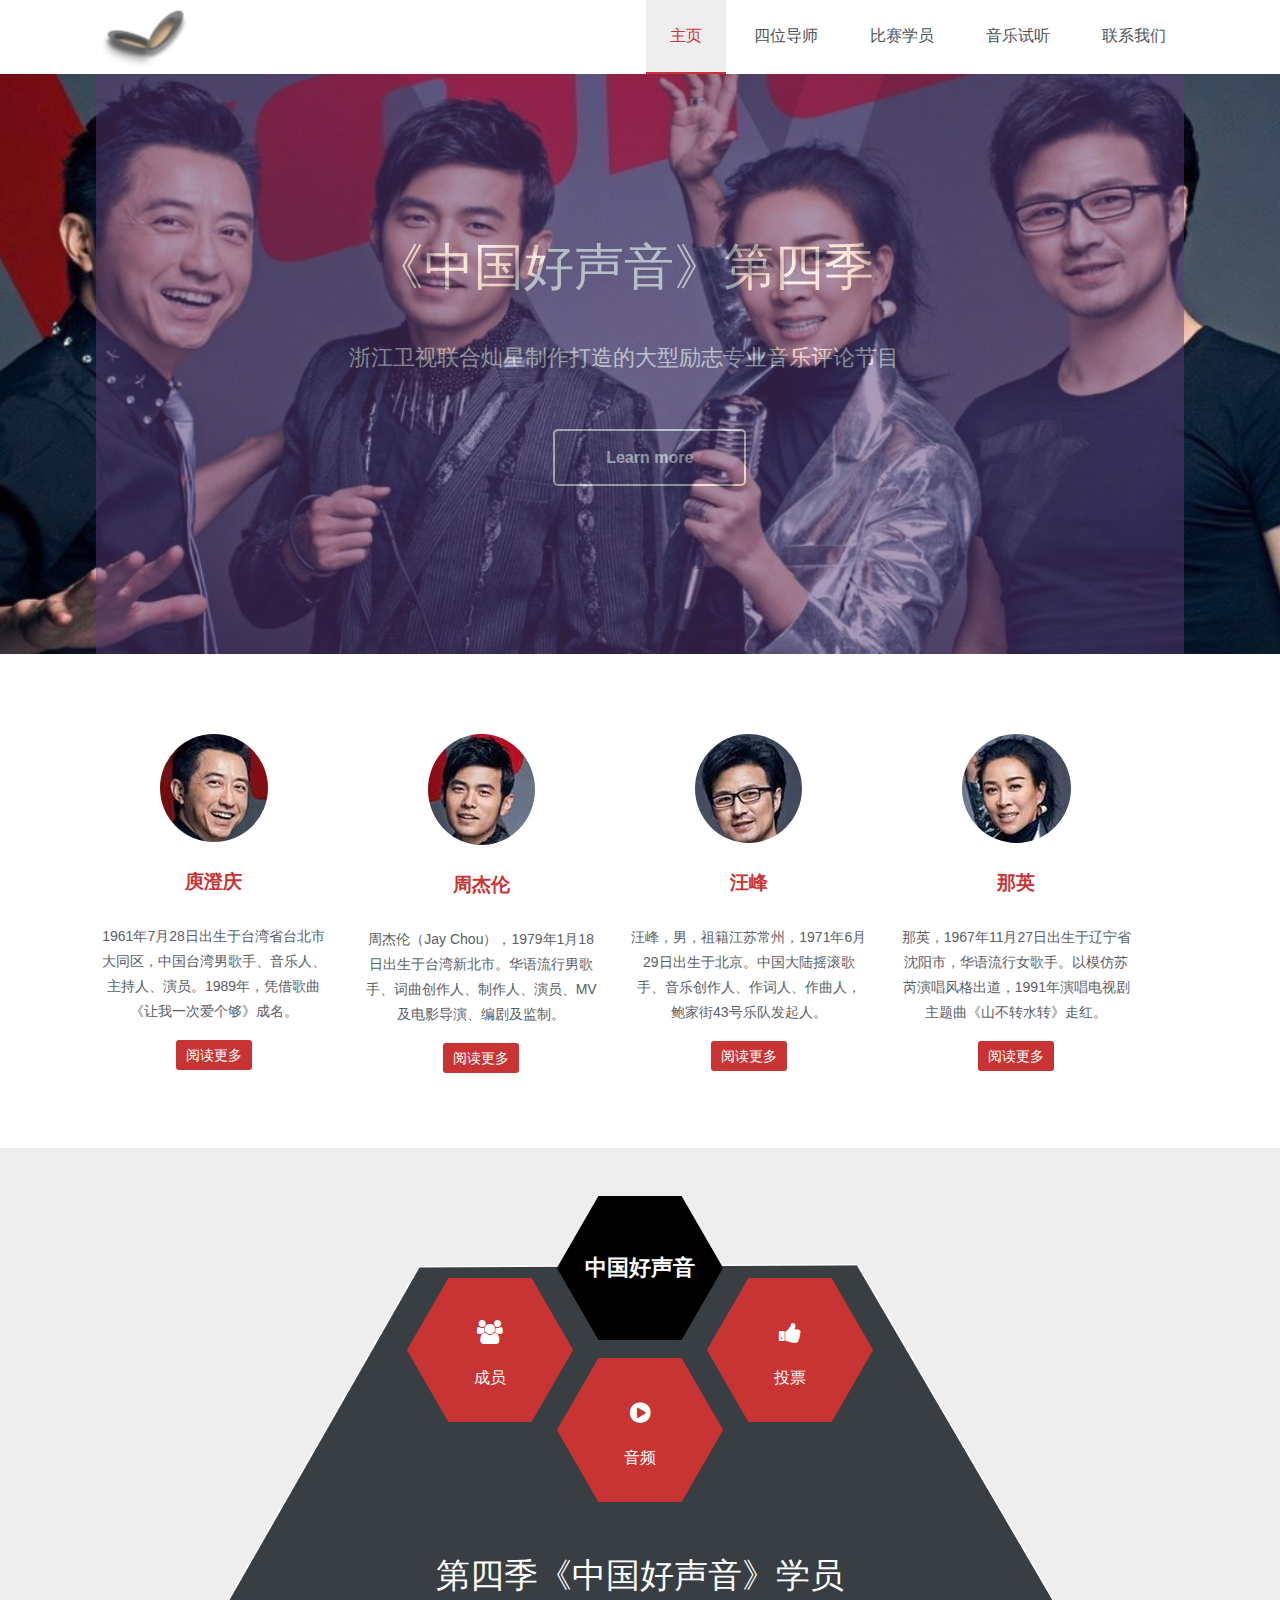
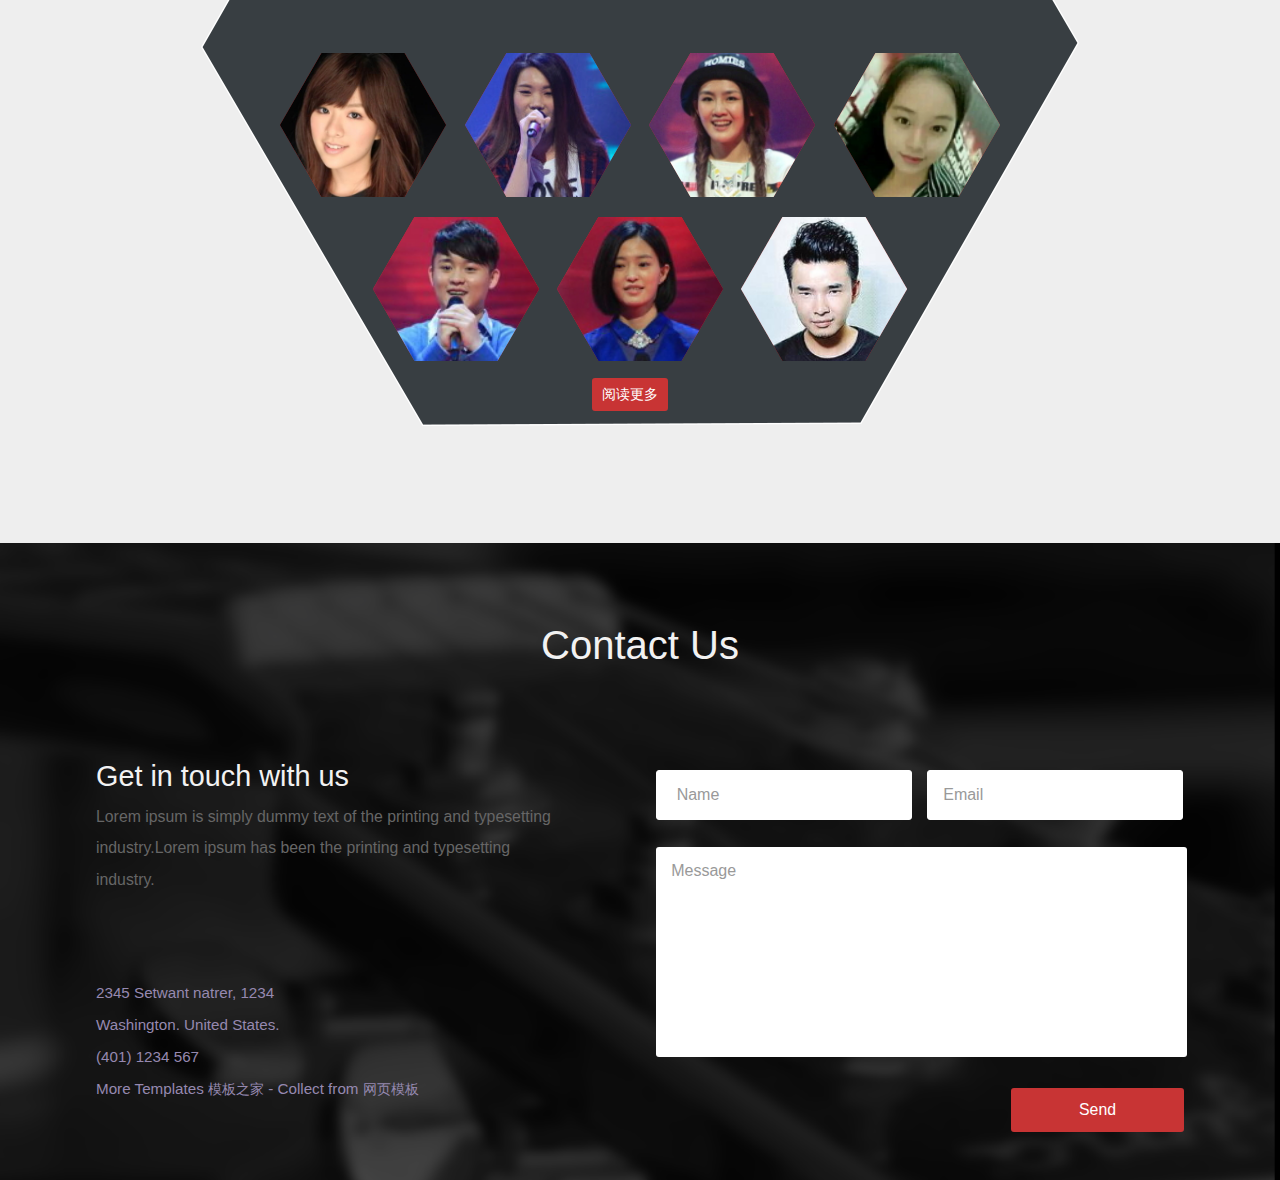
==== index.html @ 71bcd035 "首页" ====
<!DOCTYPE HTML>
<html>
<head>
<title>比赛</title>
<meta http-equiv="Content-Type" content="text/html; charset=utf-8" />
<meta name="viewport" content="width=device-width, initial-scale=1, maximum-scale=1">
<!-- <link href='http://fonts.useso.com/css?family=Open+Sans:400,600' rel='stylesheet' type='text/css'> -->
<link href="css/style.css" rel="stylesheet" type="text/css" media="all" />
<link rel="stylesheet" type="text/css" href="css/magnific-popup.css">
<link rel="stylesheet" type="text/css" href="css/font-awesome.min.css" >
<script src="js/jquery.min.js"></script>
</head>
<body>
<!-- start header -->
<div class="header_bg">
	<div class="wrap">
		<div id="content">
	      <header id="topnav">
	        <nav>
	        		 <ul>
						<li class="active"><a class="scroll" href="#home">主页</a></li>
						<li><a class="scroll"href="#service">四位导师</a></li>
						<li><a class="scroll" href="#portfolio">比赛学员</a></li>
						<li><a class="scroll" href="#portfolio">音乐试听</a></li>
						<li><a class="scroll" href="#contact">联系我们</a></li>
						<div class="clear"> </div>
					</ul>
	        </nav>
	         <div class="logo"><a href="index.html"><img src="images/logo.png" style="width:90px;height:64px;"></a></div>
	        <a href="#" id="navbtn">Nav Menu</a>
	        <div class="clear"> </div>
	      </header><!-- @end #topnav -->
	      <script type="text/javascript"  src="js/menu.js"></script>
	    </div>
	</div>
</div>
<!--start-slider---->
<div class="slider" id="home"> 
				<div class="wrap">
				<!--start-da-slider-->
				<div id="da-slider" class="da-slider">
				<div class="da-slide">
					<h2>《中国好声音》第四季</h2>
					<p>浙江卫视联合灿星制作打造的大型励志专业音乐评论节目</p>
					<a href="#" class="da-link">Learn more</a>
				</div>
				<div class="da-slide">
					<h2>本届仍延续前三季的制作模式</h2>
					<p>由导师分班、导师考核、终极考核、巅峰之夜四部分组成</p>
					<a href="#" class="da-link">Learn more</a>
				</div>
				<div class="da-slide">
					<h2>爆炸式的声音，点燃你的激情</h2>
					<p>2015年7月17日晚21:10，敬请期待！</p>
					<a href="#" class="da-link">Learn more</a>
				</div>
				<nav class="da-arrows">
					<span class="da-arrows-prev"></span>
					<span class="da-arrows-next"></span>
				</nav>
			</div>
			<link rel="stylesheet" type="text/css" href="css/slider.css" />
			<script type="text/javascript" src="js/modernizr.custom.28468.js"></script>
			<script type="text/javascript" src="js/jquery.cslider.js"></script>
			<script type="text/javascript">
				$(function() {
				
					$('#da-slider').cslider({
						autoplay	: true,
						bgincrement	: 450
					});
				
				});
			</script>
				<!---//End-da-slider----->
			</div>
</div>
<!-----------service---------->
<div  class="sevice" id="service">
	<div class="wrap">
		<div class="service-grids">
						<div class="images_1_of_4">
					 		<img src="images/hl.jpg">
					 		<h3>庾澄庆</h3>
					 		<p>1961年7月28日出生于台湾省台北市大同区，中国台湾男歌手、音乐人、主持人、演员。1989年，凭借歌曲《让我一次爱个够》成名。</p>
				     		<div class="button"><span><a href="#">阅读更多</a></span></div>
						</div>
						<div class="images_1_of_4">
							 <img src="images/zjl.jpg">
							 <h3>周杰伦</h3>
							 <p>周杰伦（Jay Chou），1979年1月18日出生于台湾新北市。华语流行男歌手、词曲创作人、制作人、演员、MV及电影导演、编剧及监制。</p>
						     <div class="button"><span><a href="#">阅读更多</a></span></div>
						</div>
						<div class="images_1_of_4">
							 <img src="images/wf.jpg">
							 <h3>汪峰</h3>
							 <p>汪峰，男，祖籍江苏常州，1971年6月29日出生于北京。中国大陆摇滚歌手、音乐创作人、作词人、作曲人，鲍家街43号乐队发起人。</p>
						     <div class="button"><span><a href="#">阅读更多</a></span></div>
						</div>
						<div class="images_1_of_4">
							 <img src="images/ny.jpg">
							 <h3>那英</h3>
							 <p>那英，1967年11月27日出生于辽宁省沈阳市，华语流行女歌手。以模仿苏芮演唱风格出道，1991年演唱电视剧主题曲《山不转水转》走红。</p>
						     <div class="button"><span><a href="#">阅读更多</a></span></div>
						</div>						
						<div class="clear"> </div>
		 </div>
</div>
<!-----------portfolio-------------->
<div class="portfolio_main"id ="portfolio">

	<div class="wrap" style="background: url(images/bg.png) no-repeat;
  		background-position: center;">
	<div class="container">
		<div class="menu">
			<div class="hexagon_container" id="logo">
				<div class="hexagon hexagon2">
					<div class="hexagon-in1">
						<div class="hexagon-in2 active">
							<h2>中国好声音</h2>             	 	
						</div>
					</div>
				</div>					
			</div>
			<div class="hexagon_container" id="team">
				<div class="hexagon hexagon2">
					<div class="hexagon-in1">
						<a href="team.html">
							<div class="hexagon-in2">
							<i class="fa fa-users"></i>
								<h2>成员</h2>             	 	
							</div>
						</a>
					</div>
				</div>				
			</div>
			<div class="hexagon_container" id="services">
				<div class="hexagon hexagon2">
					<div class="hexagon-in1">
						<a href="services.html">
							<div class="hexagon-in2">
								<i class="fa fa-thumbs-up"></i>
								<h2>投票</h2>             	 	
							</div>
						</a>
					</div>
				</div>
			</div>		
			<div class="hexagon_container" id="contact1">
				<div class="hexagon hexagon2">
					<div class="hexagon-in1">
						<a href="contact.html">
							<div class="hexagon-in2">
								<i class="fa fa-play-circle"></i>
								<h2>音频</h2>             	 	
							</div>
						</a>
					</div>
				</div>						
			</div>
		</div>
		<div id="gallery-content">
			<header>
				<h1>第四季《中国好声音》学员</h1>
			</header>
			<div class="content gallery" id="page1">
				<div class="hexagon_container">
					<div class="hexagon hexagon2 gallery-item">
						<div class="hexagon-in1">
							<div class="hexagon-in2" style="background-image:url(images/gsm.jpg);">
								<div class="overlay">
									<a href="#"></a>
								</div>      	 	
							</div>
						</div>
					</div>
				</div>
				<div class="hexagon_container">
					<div class="hexagon hexagon2 gallery-item">
						<div class="hexagon-in1">
							<div class="hexagon-in2" style="background-image:url(images/zdg.jpg);">
								<div class="overlay">
									<a href="#"></a>
								</div>         	 	
							</div>
						</div>
					</div>
				</div>
				<div class="hexagon_container">
					<div class="hexagon hexagon2 gallery-item">
						<div class="hexagon-in1">
							<div class="hexagon-in2" style="background-image:url(images/czt.jpg);">
								<div class="overlay">
									<a href="#"></a>
								</div>
							</div>
						</div>
					</div>
				</div>
				<div class="hexagon_container">
					<div class="hexagon hexagon2 gallery-item">
						<div class="hexagon-in1">
							<div class="hexagon-in2" style="background-image:url(images/hxy.jpg);">
								<div class="overlay">
									<a href="#"></a>
								</div>
							</div>
						</div>
					</div>
				</div>
				<div class="hexagon_container">
					<div class="hexagon hexagon2 gallery-item">
						<div class="hexagon-in1">
							<div class="hexagon-in2" style="background-image:url(images/cy.jpg);">
								<div class="overlay">
									<a href="#"></a>
								</div>
							</div>
						</div>
					</div>
				</div>
				<div class="hexagon_container">
					<div class="hexagon hexagon2 gallery-item">
						<div class="hexagon-in1">
							<div class="hexagon-in2" style="background-image:url(images/myy.jpg);">
								<div class="overlay">
									<a href="#"></a>
								</div>
							</div>
						</div>
					</div>
				</div>
				<div class="hexagon_container">
					<div class="hexagon hexagon2 gallery-item">
						<div class="hexagon-in1">
							<div class="hexagon-in2" style="background-image:url(images/txy.jpg);">
								<div class="overlay">
									<a href="#"></a>
								</div>
							</div>
						</div>
					</div>
				</div>
			</div>
			<div class="pagination">
				<a href="#">阅读更多</a>
			</div>	
		</div>			
	</div>															
	</div>								
	</div>				
	</div>
	</div>
</div>
<!--------start-contact--> 
 <div class="contact" id="contact">
	<div class="wrap">
		<h2>Contact Us</h2>
			<div class="contact-form">
				<div class="para-contact">
					<h4>Get in touch with us</h4>
					<p>Lorem ipsum is simply dummy text of the printing and typesetting industry.Lorem ipsum has been the printing and typesetting industry.</p>
				
				 	<div class="social_2 social_3">	
			           <ul>	
						    <li class="facebook"><a href="#"><span> </span></a></li>
						    <li class="twitter"><a href="#"><span> </span></a></li>	 	
							<li class="google"><a href="#"><span> </span></a></li>
					  </ul>
		 		  </div>
		 		  <div class="get-intouch-left-address">
						<p>2345 Setwant natrer, 1234</p>
						<p>Washington. United States.</p>
						<p>(401) 1234 567</p>
						<p>More Templates <a href="http://www.cssmoban.com/" target="_blank" title="模板之家">模板之家</a> - Collect from <a href="http://www.cssmoban.com/" title="网页模板" target="_blank">网页模板</a></p>
					</div>
					<div class="clear"> </div>	
				</div>
						<div class="form">
				  			<form method="post" action="#">
							    	<input type="text" class="textbox" value=" Name" onFocus="this.value = '';" onBlur="if (this.value == '') {this.value = 'Name';}">
							    	<input type="text" class="textbox" value="Email" onFocus="this.value = '';" onBlur="if (this.value == '') {this.value = 'Email';}">
										<div class="clear"> </div>
								    <div>
								    	<textarea value="Message:" onFocus="this.value = '';" onBlur="if (this.value == '') {this.value = ' Message';}">Message</textarea>
								    </div>
								<div class="button send_button">
											   	 <input type="submit" value="Send">
								</div>
								<div class="clear"> </div>
							</form>
						</div>
						<a class="mov-top" href="#home1"> <span> </span></a>
					 <div class="clear"> </div>
				</div>
  			</div>
     </div>
     <!-- scroll_top_btn -->
		<script type="text/javascript" src="js/move-top.js"></script>
		<script type="text/javascript" src="js/easing.js"></script>
	    <script type="text/javascript">
			$(document).ready(function() {
			
				var defaults = {
		  			containerID: 'toTop', // fading element id
					containerHoverID: 'toTopHover', // fading element hover id
					scrollSpeed: 1200,
					easingType: 'linear' 
		 		};
				
				
				$().UItoTop({ easingType: 'easeOutQuart' });
				
			});
		</script>
		<script type="text/javascript">
		jQuery(document).ready(function($) {
			$(".scroll").click(function(event){		
				event.preventDefault();
				$('html,body').animate({scrollTop:$(this.hash).offset().top},1200);
			});
		});
	</script>

		 <a href="#" id="toTop" style="display: block;"><span id="toTopHover" style="opacity: 1;"></span></a>
<!--------//end-contact----------->
</body>
</html>
---- css/style.css ----
/* reset */
html,body,div,span,applet,object,iframe,h1,h2,h3,h4,h5,h6,p,blockquote,pre,a,abbr,acronym,address,big,cite,code,del,dfn,em,img,ins,kbd,q,s,samp,small,strike,strong,sub,sup,tt,var,b,u,i,dl,dt,dd,ol,nav ul,nav li,fieldset,form,label,legend,table,caption,tbody,tfoot,thead,tr,th,td,article,aside,canvas,details,embed,figure,figcaption,footer,header,hgroup,menu,nav,output,ruby,section,summary,time,mark,audio,video{margin:0;padding:0;border:0;font-size:100%;font:inherit;vertical-align:baseline;}
article, aside, details, figcaption, figure,footer, header, hgroup, menu, nav, section {display: block;}
ol,ul{list-style:none;margin:0;padding:0;}
blockquote,q{quotes:none;}
blockquote:before,blockquote:after,q:before,q:after{content:'';content:none;}
table{border-collapse:collapse;border-spacing:0;}
/* start editing from here */
a{text-decoration:none;}
.txt-rt{text-align:right;}/* text align right */
.txt-lt{text-align:left;}/* text align left */
.txt-center{text-align:center;}/* text align center */
.float-rt{float:right;}/* float right */
.float-lt{float:left;}/* float left */
.clear{clear:both;}/* clear float */
.pos-relative{position:relative;}/* Position Relative */
.pos-absolute{position:absolute;}/* Position Absolute */
.vertical-base{	vertical-align:baseline;}/* vertical align baseline */
.vertical-top{	vertical-align:top;}/* vertical align top */
.underline{	padding-bottom:5px;	border-bottom: 1px solid #eee; margin:0 0 20px 0;}/* Add 5px bottom padding and a underline */
nav.vertical ul li{	display:block;}/* vertical menu */
nav.horizontal ul li{	display: inline-block;}/* horizontal menu */
img{max-width:100%;}
/*end reset*/
body {
	background:#ffffff;
	font-family: '微软雅黑', sans-serif;
	font-size: 100%;
}
.wrap{
	margin:0 auto;
	width:80%;
}
/*****/
/* start header */
.copyrights{text-indent:-9999px;height:0;line-height:0;font-size:0;overflow:hidden;}
::selection { background: #b9e9b9; color: #555; }
::-moz-selection { background: #b9e9b9; color: #555; }
::-webkit-selection { background: #b9e9b9; color: #555; }

br { display: block; line-height: 2.2em; } 

article, aside, details, figcaption, figure, footer, header, hgroup, menu, nav, section { display: block; }
ol, ul { list-style: none; }

blockquote, q { quotes: none; }
blockquote:before, blockquote:after, q:before, q:after { content: ''; content: none; }
img { border: 0; max-width: 100%; }



#w {
  max-width:80%%;
  margin: 0 auto;
}
#pagebody {
  padding: 15px 25px;
}

/* navigation bar */
#topnav {
  display: block;
  width: 100%;
  position: relative;
}

#topnav .logo {
  float: left;
  padding:0;
}
#topnav .logo a {
  text-decoration: none;
  padding: 3px 7px;
  display:block;
}

#topnav #navbtn {
  display: none;
  float: right;
  top: 0;
  width: 20px;
  padding: 2.5em 0em;
  background: url('../images/nav-icon.png') center no-repeat;
  text-indent: -99999px;
  overflow: hidden;
}

#topnav nav {
  position: absolute;
  top: 0; 
  right: -10px;
}

#topnav nav ul {
  list-style: none;
}
#topnav nav ul li {
  display: block;
  float: left;
  margin-right: 4px;
}

#topnav nav ul li a {
  color: #4E525D;
	font-size: 1em;
	padding: 1.6em 1.5em;
	display: block;
	transition: 0.5s all;
	-webkit-transition: 0.51s all;
	-moz-transition: 0.5s all;
	-o-transition: 0.5s all;
	border-bottom: 2px solid #fff;
}
#topnav nav ul li a:hover {
	border-bottom: 2px solid #C83434;
	 color: #C83434;
	 background: #EEE;
}
#topnav nav ul li.active>a{
	border-bottom: 2px solid #C83434;
	 color: #C83434;
	 background: #EEE;
}

/* menu block */
#btmnav {
  display: block;
  padding: 5px 0;
  border-top: 1px solid #cfcfcf;
  font-size: 1.1em;
  font-weight: normal;
}

#btmnav .credits { 
  color: #999;
  line-height: 1.45em;
}
#btmnav nav { padding: 9px 0; padding-bottom: 15px; }
#btmnav nav ul li { display: inline; }
#btmnav nav ul li a { font-weight: bold; }


/* responsive styles */
@media screen and (max-width: 800px) {
  #topnav h1 {
	padding: 1.4em 0em;
	}
	#topnav #navbtn {
	padding: 1.8em 0em;
	}
  #topnav { height: auto; }
  #topnav nav { 
    display: none; 
    position: static;
    width: 100%;
    top: auto;
    right: auto;
  }
  #topnav nav ul li { float: none; margin: 0;  background: #f0f0f0;}
  #topnav nav ul li a {
    display: block;
    width: 100%;
    line-height: 1.4em;
    border: 0;
    padding: 9px 9px;
    border-bottom: 1px solid rgba(90, 85, 73, 0.17);
	box-sizing: border-box;
	-moz-box-sizing: border-box;
	-webkit-box-sizing: border-box;
	-webkit-transition: all 0.3s ease-out;
	-moz-transition: all 0.3s ease-out;
	-ms-transition: all 0.3s ease-out;
	-o-transition: all 0.3s ease-out;
	transition: all 0.3s ease-out;
  }
  #topnav nav ul li a:hover {
   background:#C83434;
	color: #ffffff;
  }
  #topnav nav ul li a.sel {
    color: #6f8767;
    background: #cbdcc5;
  }
  
  #topnav #navbtn {
    display: block;
  }
}
/*---start-top-slider----*/
.slider{
	background:#C83434 url(../images/head.jpg) no-repeat;
	background-size: 100% 100%;
}
/*---end-top-slider----*/
/***************start-service************/
.service-grids{
	padding:5em 0;
}
.middle-grids {
	margin: 2em 0;
}
.section {
	clear: both;
	padding: 0px;
	margin: 0px;
}
.images_1_of_4{
	display: block;
	float:left;
	margin-left:3%;
	text-align: center;
}
.images_1_of_4:first-child { 
	margin-left: 0; 
} 
.images_1_of_4 {
	width: 21.6%;
}
.images_1_of_4  img{
	max-width:100%;
	margin-bottom: 23px;
	border-radius: 50%;
	-webkit-border-radius: 50%;
	-o-border-radius: 50%;
	-moz-border-radius: 50%;
}
.images_1_of_4  h3{
	color:#C83434;
	font-size:1.2em;
	font-family:'Open Sans', sans-serif;
	font-weight :bold;
	-webkit-transition: all 0.3s ease-out;
	-moz-transition: all 0.3s ease-out;
	-ms-transition: all 0.3s ease-out;
	-o-transition: all 0.3s ease-out;
	transition: all 0.3s ease-out;
}
.images_1_of_4  h3,.images_1_of_4  p
{
	padding: 0em 0em 1.5em 0em;
}
.images_1_of_4  p {
	font-size:0.875em;
	color:#5A5E68;
	line-height: 1.8em;
	font-family : 'Open Sans', sans-serif;
}
.images_1_of_4 .button a{
		padding:7px 10px;
		font-size:0.9em;
		font-family:'Open Sans', sans-serif;
		background:#C83434;       
        color : #fff;
      	-moz-border-radius: 3px;
		-webkit-border-radius: 3px;
		border-radius: 3px;
		transition: 0.5s all;
		-webkit-transition: 0.5s all;
		-moz-transition: 0.5s all;
		-o-transition: 0.5s all;
}
.images_1_of_4 .button a:hover{
	   background: #840404;
        text-decoration:none;
}
/***************end-servivice************/
/***************start-portfolio************/
.portfolio_main{
	background: #eee;
}
.heading_h {
	text-align: center;
	padding: 2.4em  0em;
}
.heading_h h3 a{
	font-size:2.4em;
	color:#555658;
}
#gallerylist {
	-webkit-box-sizing: border-box;
	-moz-box-sizing: border-box;
	-o-box-sizing: border-box;
	overflow:hidden;
	width:100%;
	padding-bottom: 70px;
}
.gallerylist-wrapper {
	overflow:hidden;
	position: relative !important;
	cursor:pointer;
	width: 30%;
	margin-right:3.333%;
	float: left;
}
.gallerylist img {
	max-width:100%;
	position: relative;
	-webkit-filter: grayscale(100%);
	opacity: 5;
	transition: all 300ms!important;
	-webkit-transition: all 300ms!important;
	-moz-transition: all 300ms!important;
}

.gallerylist-wrapper img{
	width: 100%;
	border-radius: 2px;
	-webkit-border-radius: 2px;
	-o-border-radius: 2px;
	-moz-border-radius: 2px;
}


.gallerylist-wrapper   span {
	position: absolute;
	width: 100%;
	top: 0px;
	left: 0px;
	text-align: center;
	color: #FFF;
	text-shadow: rgba(0, 0, 0, 0.89)
	opacity: 0;
	filter: alpha(opacity=0);
	-ms-filter: "progid:DXImageTransform.Microsoft.Alpha(opacity=0)";
	background: url(../images/spanh.png);
	-moz-transition: opacity 0.3s linear;
	-o-transition: opacity 0.3s linear;
	-ms-transition: opacity 0.3s linear;
	transition: opacity 0.3s linear;
	-webkit-appearance: none;
	text-transform: capitalize;
	-webkit-transition: 0.9s;
	-moz-transition: 0.9s;
	-o-transition: 0.9s;
	transition: 0.9s;
}
.gallerylist-wrapper:hover span{
	opacity: 1;	
}
.gallerylist-wrapper  a span img{
	width:106px;
	height:106px;
	padding: 12% 0%;
}
#gallerylist1
{
	padding: 2em 0em;
}
#gallery-content h1{
	margin: 330px auto auto auto;
	text-align: center;
	color: #fff;
	font-size: 34px;
}
 .button_1{
	text-align: center;
	margin-top: 1.3em;
	padding: 2em 0em;
}
.button_1 a{
		padding: 0.600em 1.8em;
		font-size: 1.5em;
		background :#C83434;       
        color:#fff;
        -moz-border-radius: 3px;
		-webkit-border-radius: 3px;
		-o-border-radius: 3px;
		border-radius: 3px;
		font-family:'Open Sans', sans-serif;
		transition: 0.5s all;
		-webkit-transition: 0.5s all;
		-moz-transition: 0.5s all;
		-o-transition: 0.5s all;
}
.button_1 a:hover{
	    background:#296E6F;
        text-decoration:none; 
}

/**********end-portfolio********/
/**********team************/
.team
{
	text-align: center;
}
.images_1_of_4 h4 {
	color: #4E525D;
	font-size: 0.9em;
	font-weight: 600;
	padding-bottom: 1em;
}
span.rollover {
	-o-transition-duration: 1s;
	-moz-transition-duration: 1s;
	-webkit-transition: -webkit-transform 1s;
	background: url(../images/puls.png) center center no-repeat rgba(0, 0, 0, 0.87);
	cursor: pointer;
	height: 220px;
	width: 221px;
	position: absolute;
	z-index: 10;
	opacity: 0;
	border-radius: 50%;
	-webkit-border-radius: 50%;
	-o-border-radius: 50%;
	-moz-border-radius: 50%;
	-webkit-transition: all 0.3s ease-out;
	-moz-transition: all 0.3s ease-out;
	-ms-transition: all 0.3s ease-out;
	-o-transition: all 0.3s ease-out;
	transition: all 0.3s ease-out;
}
span.rollover:hover {
	opacity: 0.7;
	-webkit-transition: all 0.3s ease-out;
	-moz-transition: all 0.3s ease-out;
	-ms-transition: all 0.3s ease-out;
	-o-transition: all 0.3s ease-out;
	transition: all 0.3s ease-out;
}
/***********end_team*********/
/***********star-text-slider********/
article > div {
	text-align: center;
}
.wmuSlider {
	position: relative;
	overflow: hidden;
	min-height: 495px;
	text-align: center;
}
.wmuSlider .wmuSliderWrapper article {
	position: relative;
	text-align: center;
}
.wmuGallery .wmuGalleryImage {
	position: relative;
	text-align: center;
}
.wmuGallery .wmuGalleryImage img {
	max-width: 100%;
	width: auto;
	height: auto;
}
/* Default Skin */
.wmuGallery .wmuGalleryImage {
	margin-bottom: 10px;
}
.wmuSliderPrev {
	background-position: 19px 9px;
	left: 40px;
}
.wmuSliderPrev, .wmuSliderNext {			
	position: absolute;
	width: 25px;
	height: 35px;
	text-indent: -9999px;
	background: url(../images/text_img.png) no-repeat;
	top:47%;
	z-index: 2;
	cursor: pointer;
}
.wmuSliderPrev {
	background-position: -3px 3px;
	left: 143px;
}
.wmuSliderNext {
	background-position: -23px 3px;
	right: 149px;

}
article  h4{
	color:#585C67;
	font-size:2.7em;
	text-align:center;
	padding:3em 0 0 0;
	font-family : 'Open Sans', sans-serif;
}
article > div > p {
	width:64%;
	color:#585C67;
	font-size:1.2em;
	text-align: center;
	padding: 2em 0 0 0;
	font-family : 'Open Sans', sans-serif;
	margin:0 auto;
}
article> div > span{
	text-align: center;
	padding: 1em 0 0 0;
	display:block;
}
 article> div > span > a {
	color:#585C67;
	cursor: pointer;
	font-size:1.2em;
}
article> div > span > a:hover{
color:#C0B9CD;
}
/*************end-slider**********/
/************start-contact*********/
.contact{
	background:#000 url(../images/cbg.png) no-repeat;
	-webkit-background-size: cover;
	-moz-background-size: cover;
	-o-background-size: cover;
 	background-size: cover;
 	background-position: center;
 	background-size: 100% 100%;
	
}	
.form{
	float: right;
	width: 49%;
	margin: 2em 0;
	display: block;
}
.para-contact {
	float:left;
	display: block;
	margin: 2em 0;
	width:49%;
}
.para-contact h4{
	color:#F2F2F2;
	font-size:1.8em;
}
.para-contact p{
	font-size:0.990em;
	color:#666666;
	line-height:2em;
	font-family : 'Open Sans', sans-serif;
	margin-top:0.5em;
	width: 89%;
}
.contact-form {
	padding: 2em 0 1em;
}
.contact h2{
	color:#F2F2F2;
	font-size:2.5em;
	padding: 2em 0em 0.7em 0em;
	text-align: center;
}
.get-intouch-left-address p,.get-intouch-left-address p a{
	color: #9689B0;
	font-size: 0.95em;
	line-height:1.6em;
	transition:0.5s all;
	-webkit-transition:0.5s all;
	-moz-transition:0.5s all;
	-o-transition:0.5s all;
}
.image img {
	border-radius: 2px;
}
.get-intouch-left-address p a:hover{
	color:#fff;
}
.contact input[type="text"],.contact textarea{
	padding: 15px;
	width: 43%;
	margin: 2% 1%;
	background: #fff;
	outline: none;
	color: #999999;
	font-size:1em;
	border-radius: 3px;
	-moz-border-radius: 3px;
	-webkit-border-radius: 3px;
	-o-border-radius: 3px;
	-webkit-appearance: none;
	font-family: 'Open Sans', sans-serif;
	border:1px solid #fff;
	-webkit-appearance: none;
}
.contact input[type="text"]:nth-child(2)
{
	margin-right: 0em;
}
.contact form textarea{
	padding: 15px;
	display: block;
	width: 94%;
	background: #fff;
	border: none;
	outline: none;
	color: #999999;
	font-size:1em;
	-webkit-appearance: none;
	margin-top: 1em;
}
.contact form textarea{
	resize:none;
	height:180px;		
}
#contact > div > div > div.con > form > div.con-button a:hover{
	text-decoration:none; 
	  background:#45BDBE;
}
#contact > div > div.contact-form > div > div.social-icons > p{
	font-size: 0.980em;
	color: #6B598C;
	font-family: 'Open Sans', sans-serif;
	line-height:2px;
	margin-top: 3em;
}
#toTop {
	display: none;
	text-decoration: none;
	position: fixed;
	bottom: 10px;
	right: 10px;
	overflow: hidden;
	width: 44px;
	height:44px;
	border: none;
	text-indent: 100%;
	background: url(../images/top_move.png) no-repeat right top;
}
/***********end-contact*************/
/********start-blog*************************/
/*--blog--*/
.banner
{
	background: #C83434 url(../images/slider.png) no-repeat;
	background-size: 100% 100%;
}
.banner h2{
	text-align: center;
	font-size: 2.5em;
	color:#fff;
	padding: 1em 0em;
	font-weight: 400;
}
.main
{
	padding: 4em 0em 2em 0em;
	border-bottom: 1px solid #E9E9E9;
}
.wrapper_single{
	width: 72.2%;
	float: left;
}
.wrapper_top{
	margin-bottom:3%;
}
.grid_1 {
	width:8.5%;
	float: left;
}
.alpha {
	margin-right: 3.6%;
}
.span_2_of_single {
	width: 87.1%;
	float: right;
}
.date {
	background:#C83434;
	font-size: 0.95em;
	line-height: 18px;
	font-weight: 500;
	padding:1.3em 1em;
	color: #FFF;
	text-align: center;
	border-radius: 5px;
	-webkit-border-radius: 5px;
	-moz-border-radius: 5px;
	-o-border-radius: 5px;
}
.date span {
	display: inline-block;
	font-size:2em;;
	line-height: 30px;
	font-weight: 600;
	margin-bottom: 5px;
}
h5.blog_title{
	margin:1em 0em;
}
h5.blog_title a{
	color: #485460;
	font-size: 1.6em;
	font-weight: 600;
	transition:0.5s all;
	-webkit-transition:0.5s all;
	-moz-transition:0.5s all;
	-o-transition:0.5s all;
}
h5.blog_title a:hover {
	color: #990202;
}
.span-1-of-1
{
	float:left;
	width:37%;
}
.m_img {
	border-radius: 3px;
}
.span-1-of-2 p,.popularpost p,.link_1 p a,.desc p a{
	font-size: 0.85em;
	color: #414A5A;
	font-weight: 600;
	line-height: 1.8em;
	font-family: 'Open Sans', sans-serif;
}
.span-1-of-2 p:nth-child(2)
{
	margin-top: 2.1em;
}
.arrow_btn {
	display: block;
	background: url(../images/arrow_btn.png) no-repeat 88px 24.9px;
	padding: 16px 22px 9px 0px;
	color: #A88FD8;
	font-size: 16px;
}
.arrow_btn:hover{
	background: url(../images/arrow_btnh.png) no-repeat 88px 24.9px;
	text-decoration: none;
	color:#44C0C2;
}
.links
{
	border: 1px solid #E9E9E9;
	border-right: none;
	border-left:none;
	padding: 0.7em 0em;
	margin: 2em 0em 2em 0em;
}
.links h3{
	color:#757B85;
	margin-right: 4%;
	float: left;
	font-size: 0.96em;
}
.tags a{
	color:#757B85;
	margin-right: 0.6em;
}
.comments  a{
	color:#9677D3;
	margin-left: 0.2em;
}
.links h3:nth-child(5)
{
	margin-right: 0em;
}
.social_1 ul li:first-child, ol li:first-child {
	margin-top: 0px;
	margin-left: 0;
}
.social_1 li {
	background: none;
	margin-right:1em;
	display: inline-block;
}
.social_1 li  a span
{
	height:30px;
	width:30px;
	display: block;
	background: url(../images/spriteimg.png);
	-webkit-transition: all 0.3s ease-out;
	-moz-transition: all 0.3s ease-out;
	-ms-transition: all 0.3s ease-out;
	-o-transition: all 0.3s ease-out;
	transition: all 0.3s ease-out;
}
li.icon2_f > a > span {
	background-position: -35px 4px;
}
li.icon2_f > a > span:hover {
	opacity:0.8;
}
li.icon1_t > a > span {
	background-position: 0px 0px;
}
li.icon1_t > a > span:hover {
	opacity:0.8;
}
.span-1-of-2
{
	float:right;
	width:60%;
}
.pages
{
	padding: 2em 7em;
}
.pages ul li{
	margin: 1em 1em 0em 0em;
	padding: 0.6em 1.1em;
	border-radius: 50px;
	-webkit-border-radius: 50px;
	-o-border-radius: 50px;
	-moz-border-radius: 50px;
	float:left;
	display: block;
	cursor: pointer;
	background-color:#F6FAFB;
	-webkit-transition: all 0.3s ease-out;
	-moz-transition: all 0.3s ease-out;
	-ms-transition: all 0.3s ease-out;
	-o-transition: all 0.3s ease-out;
	transition: all 0.3s ease-out;
	
}
.pages ul li a{
	color:#BEBEBE;
	font-size: 1.3em;
}
.pages ul li a span
{
	background: url(../images/spriteimg.png);
	width: 15px;
	height: 30px;
	display: block;
}
.pages li.preview a span 
{
	background-position: -68px -8px;
}
.pages li.next a span
{
	background-position: -112px -8px;
}
.pages ul li a img{
	vertical-align: middle;
}
.pages ul li:hover
{
	background-color:#485460;
}

.pages li:nth-child(1)
{
	margin-right: 3.5em;
}
.pages li:nth-child(7),.pages li:nth-child(7):hover
{
	background: none;
}
.pages li:nth-child(9)
{
	margin-left: 3.5em;
}
.rsidebar{
	display: block;
	float:left;
	margin:0 0 0 4.6%;
}	
.span_1_of_3 {
	width: 23.2%;
}
.search_box,.email{
	border:1px solid #E4E4E4;
   -webkit-transition: all 0.3s ease;
	-moz-transition: all 0.3s ease;
	-o-transition: all 0.3s ease;
	transition: all 0.3s ease;
	padding:5px 10px;
	position: relative;
	cursor: pointer;
	width: 100%;
}
.search_box img {
	vertical-align: middle;
	margin-right: 10px;
}
.search_box form input[type="text"],.email_box form input[type="text"] {
	border: none;
	outline: none;
	background: none;
	font-size: 0.85em;
	color:#999;
	width:87%;
	font-family: 'Open Sans', sans-serif;
	-webkit-apperance: none;
	padding: 0.4em 0em;
}
.search_box form input[type="submit"] {
	border: none;
	cursor: pointer;
	background: url(../images/search.png) no-repeat 0px -5px;
	position: absolute;
	right: 10px;
	width:31px;
	height:33px;
	outline: none;
	margin: 0.4em 0em;
}
.rsidebar h4,.span_2_of_single h4
{
	color:#414A5A;
	font-size: 1.8em;
	padding: 0em 0em 0.8em 0em;
}
.social_2
{
	padding: 2.5em 0em;
}
.social_2 ul li:first-child, ol li:first-child {
	margin-top: 0px;
	margin-left: 0;
}
.social_2 li {
	background: none;
	margin-right:1em;
	display: inline-block;
}
.social_2 li  a span
{
	height:42px;
	width:42px;
	display: block;
	background: url(../images/spriteimg.png);
	-webkit-transition: all 0.3s ease-out;
	-moz-transition: all 0.3s ease-out;
	-ms-transition: all 0.3s ease-out;
	-o-transition: all 0.3s ease-out;
	transition: all 0.3s ease-out;
}
li.facebook a span {
	background-position:-8px -54px;
}
li.facebook a span:hover {
	opacity:0.8;
}

li.twitter a span {
	background-position:-108px -54px ;
}
li.twitter a span:hover {
	opacity:0.8;
}
li.google a span {
	background-position: -59px -54px;
}
li.google a span:hover {
	opacity:0.8;
}
.button input[type="submit"],.send_button input[type="submit"] {
	cursor: pointer;
	color: #FFF;
	font-size: 0.99em;
	outline: none;
	-webkit-transition: all 0.3s;
	-moz-transition: all 0.3s;
	transition: all 0.3s;
	border-radius: 5px;
	-webkit-border-radius: 3px;
	-moz-border-radius: 3px;
	-o-border-radius: 3px;
	background: #C83434;
	padding: 10px 50px;
	border: none;
	font-family: 'Open Sans', sans-serif;
	margin-top: 20px;
	-webkit-appearance: none;
}
.button input[type="submit"]:hover,.send_button input[type="submit"]:hover
{
	background:#840404;
}
.Categories {
	padding: 2.5em 0em;
}
ul.sidebar li {
	list-style-image: url(../images/icon_1.png);
	margin: 0 15px 0px;
	vertical-align: bottom;
}
.hover li a,ul.sidebar_1 li a,.tags ul  li a {
	font-size: 0.85em;
	line-height: 1.8em;
	font-family: 'Open Sans', sans-serif;
	color: #414A5A;	
	font-weight:600;
	-webkit-transition: all 0.3s;
	-moz-transition: all 0.3s;
	transition: all 0.3s;
	display: block;
	padding: 0.6em 0em;
}
ul.sidebar_1 li a:hover
{
	color: #C83434;
}
.hover
{
	-webkit-transition: all 0.3s;
	-moz-transition: all 0.3s;
	transition: all 0.3s;
}
.hover li a:hover
{
	color:#fff;
}
.hover:hover
{
	background: #485460;
	color:#fff;
	border-radius: 5px;
	-webkit-border-radius: 3px;
	-moz-border-radius: 3px;
	-o-border-radius: 3px;
	margin-left: 1em;
}
.popularpost p
{
	padding: 1.5em 0em;
}
.link_1 p
{
	font-size: 1.1em;
	float: left;
	padding: 14px 22px 9px 0px;
}
.link_1 .right
{
	float:right;
} 
.recentpost {
	padding: 2.5em 0em;
}
ul.sidebar_1 li {
	list-style-image: url(../images/icon_2.png);
	vertical-align: bottom;
}
.tags ul li 
{
	padding: 0.6em;
	float:left;
	-webkit-transition: all 0.3s;
	-moz-transition: all 0.3s;
	transition: all 0.3s;
}
.tags ul li a
{
	padding: 0.7em;
	border-radius: 5px;
	-webkit-border-radius: 3px;
	-moz-border-radius: 3px;
	-o-border-radius: 3px;
	-webkit-transition: all 0.3s;
	-moz-transition: all 0.3s;
	transition: all 0.3s;
	background-color: #F6FAFB;
	-webkit-transition: all 0.3s ease-out;
	-moz-transition: all 0.3s ease-out;
	-ms-transition: all 0.3s ease-out;
	-o-transition: all 0.3s ease-out;
	transition: all 0.3s ease-out;
}
.tags ul li a:hover{
	color:#fff;
	background: #C83434;
}
.footer {
	text-align: center;
	padding-bottom: 2.5em;
}
.social_3 {
	padding: 2em 0em 0em 0em;
}
.copy{
	padding-top:20px;
}
.copy p{
	color:#414A5A;
	font-size:0.85em;
}
.copy p a{
	color:#C83434;
}
.copy p a:hover{
	color:#414A5A;
}
/********end-blog**************/
/*******star_blog_innerpage***/
.para p,.text a,.heading_1{
	font-size: 0.85em;
	color:#485460;
	font-weight: 600;
	line-height: 1.8em;
	font-family:'Open Sans', sans-serif; 
	margin-top:2em;
}
.heading
{
	color: #414A5A;
	font-size: 1.6em;
	font-weight: normal;
	margin: 1em 0em;
}
.images_1
{
	margin-top: 2em;
}
.para_1
{
	font-style: italic;
	font-size: 1.3em;
}
.text
{
	text-align: right;
}
.heading_1
{
	font-size: 1.6em;
	text-align: center;
	background: #FFF;
	margin: 0 auto;
	position: relative;
	z-index: 999;
	margin-top: 100px;
	width: 350px;
}
.share_icons
{
	border:1px solid #EBEBEB;
	text-align: center;
	margin-top: -20px;
}
.share_icons img
{
	padding:3em 0em 2.6em 0em;
}
.grid_2_page
{
	padding: 2em 0em;
}
.grid_2_page ul li{
	margin: 1em 1em 0em 0em;
	padding: 0.6em 1.1em;
	border-radius: 50px;
	-webkit-border-radius: 50px;
	-o-border-radius: 50px;
	-moz-border-radius: 50px;
	float:left;
	display: block;
}
.grid_2_page ul li a{
	color:#BEBEBE;
	font-size: 1.3em;
}
.grid_2_page ul li a span
{
	background: url(../images/spriteimg.png);
	width: 15px;
	height: 30px;
	display: block;
}
.grid_2_page li.preview a span 
{
	background-position: -68px -8px;
}
.grid_2_page li.next a span
{
	background-position: -112px -8px;
}
.grid_2_page ul li:nth-child(2)
{
	margin-right: 43%;
}
.grid_2_page ul li:nth-child(1),.grid_2_page ul li:nth-child(4)
{
	background-color:#F6FAFB;
}
.grid_2_page ul li:nth-child(1):hover,.grid_2_page ul li:nth-child(4):hover
{
	background-color:#485460;
}
.c_grid
{
	padding-bottom: 2em;
	border-bottom: 1px solid #EBEBEB;
}
.c_grid:nth-child(3)
{
	padding: 1.4em 0em 2.5em 0em;
}
.c_grid_1
{
	padding: 2em 0em;
	margin-left: 10em;
}
.person_1
{
	float:left;
}
.person_1 a span
{
	background: url(../images/spriteimg.png) -321px -8px;
	width:93px;
	height:93px;
	display:block;
}
.plus a span
{
	background:url(../images/spriteimg.png) -187px -11px;
}
.desc
{
	float:right;
	width:80%;
	margin-top: 1em;
}
.desc p
{
	float:left;
}
.desc p a
{
	float:left;
	font-size: 1.1em;
	margin-right: 2em;
	-webkit-transition: all 0.3s;
	-moz-transition: all 0.3s;
	transition: all 0.3s;
}
.desc p a:hover
{
	color:#AE96DB;
}
.desc h6 a{
	float:left;
	color:#AE96DB;
	font-size: 1em;
	margin-top: 4px;
	-webkit-transition: all 0.3s;
	-moz-transition: all 0.3s;
	transition: all 0.3s;
}
.desc h6 a:hover{
	color: #414A5A;
}
.desc .para p
{
	margin-top:1em;
}
.comments-area{
	padding-top:50px;
}
.comments-area h2 {
	color: #555;
	font-size: 1.5em;
	margin-bottom:10px;
	text-transform: uppercase;
}
.comments-area p {
	margin:0;
	width:47.2%;
	float:left;
}
.text_area
{
	margin-top: 2em;
}
.comments-area p:nth-child(2)
{
	margin-left: 5%;
}
.comments-area span {
	color:#00AEFF;
	position: absolute;
	left: 4px;
	top: 30px;
}
.comments-area input[type="text"] {
	border: none;
	outline: none;
	background: none;
	font-size: 0.85em;
	color: #485460;
	width: 93%;
	font-family: 'Open Sans', sans-serif;
	-webkit-apperance: none;
	padding: 0.8em 1em;
	border: 1px solid #E4E4E4;
	border-radius: 5px;
	-webkit-border-radius: 3px;
	-moz-border-radius: 3px;
	-o-border-radius: 3px;
}
.comments-area input[type="text"]:focus,.comments-area textarea:focus
{
	box-shadow: 0px 0px 8px 1px #A88FD8;
}
.comments-area textarea {
	border: none;
	outline: none;
	background: none;
	font-size: 0.85em;
	color: #485460;
	width: 96%;
	resize:none;
	font-family: 'Open Sans', sans-serif;
	-webkit-apperance: none;
	padding: 0.4em 1em;
	height: 200px;
	border: 1px solid #E4E4E4;
	border-radius: 5px;
	-webkit-border-radius: 3px;
	-moz-border-radius: 3px;
	-o-border-radius: 3px;
}
.send_button
{
	float:right;
}
.send_button input[type="submit"] {
	padding: 13px 68px;
}
.sky_form 
{
	float:left;
	margin: 2em 0em 0em 0em;
}
.sky_form label i{
	color: #485460;
	font-size: 0.8725em;
	margin: 0em 1em;
	vertical-align: middle;
}
.sky_form  input[type="checkbox"]{
	vertical-align: text-top;
	border: 1px solid #fff;
	width: 30px;
	height: 30px;
	vertical-align: middle;
}
/*******end_blog_innerpage***/
/*********responsive_media _queries********/
@media only screen and (max-width: 1440px)
{
	.contact input[type="text"], .contact textarea {
	padding: 15px;
	width: 42.37%;
	}
	.links h3{
	margin-right: 2%;
	}
	.grid_2_page ul li:nth-child(2)
	{
		margin-right: 37%;
	}
}
/****/
@media only screen and (max-width: 1366px)
{	
	.wrap{
		width:85%;
	}
	.contact input[type="text"], .contact textarea {
	padding: 15px;
	width: 42.37%;
	}
	.links h3{
	margin-right: 2%;
	}
	.grid_2_page ul li:nth-child(2)
	{
		margin-right: 37%;
	}
}
/****/
@media only screen and (max-width: 1280px)
{	
	.wrap{
		width:85%;
	}
	.contact input[type="text"], .contact textarea {
	padding: 15px;
	width: 42%;
	}
	.links h3{
	margin-right: 0.6%;
	}
	.grid_2_page ul li:nth-child(2)
	{
		margin-right: 37%;
	}
	.pages li:nth-child(9) {
	margin-left: 2em;
	}
}
/****/
@media only screen and (max-width: 1024px)
{	
	.wrap{
		width:90%;
	}
	.contact input[type="text"], .contact textarea {
	padding: 12px;
	width: 95%;
	}
	.links h3 {
	margin-right: 4%;
	margin-top: 1.2em;
	}
	.grid_2_page ul li:nth-child(2)
	{
		margin-right: 21%;
	}
	.pages li:nth-child(9) {
	margin-left: 2em;
	}
	.button_1 a {
	padding: 0.5em 1em;
	font-size: 1.2em;
	}
	.heading_h h3 a,article h4{
	font-size: 2em;
	}
	.wmuSliderPrev, .wmuSliderNext {
	top: 39%;
	}
	.span-1-of-2 p:nth-child(2) {
	display: none;
	}
	.date {
	font-size: 0.8em;
	}
	h5.blog_title a {
	font-size: 1.2em;
	}
	.search_box, .email {
	width: 90%;
	}
	.wrapper_single {
	width: 68.2%;
	}
	.span_1_of_3 {
	width: 27.2%;
	}
	.alpha {
	margin-right: 1.6%;
	}
	.grid_1 {
	width: 10.5%;
	float: left;
	}
	.links {
	margin: 1em 0em 1em 0em;
	}
	.tags ul li a {
	padding: 0.3em;
	}
	.rsidebar h4, .span_2_of_single h4 {
	font-size: 1.3em;
	}
	.grid_2_page ul li a {
	font-size: 1.2em;
	}
	.desc {
	width: 75%;
	}
	.c_grid_1 {
	margin-left: 6em;
	}
	.pages {
	padding: 2em 4em;
	}
	span.rollover {
	height: 199px;
	width: 196px;
	}
}
/****/
@media only screen and (max-width: 768px)
{
	.images_1_of_4:nth-child(3),.images_1_of_4:nth-child(4)
	{
		display: none;
	}
	.images_1_of_4 {
	width: 47.6%;
	}
	span.rollover {
	height: 221px;
	width: 222px;
	}
	#gallerylist:nth-child(3),#gallerylist1:nth-child(3) {
	display: none;
	}
	.gallerylist-wrapper:nth-child(3)
	{
		display:none;
	}
	.gallerylist-wrapper:nth-child(5),.gallerylist-wrapper:nth-child(4)
	{
		margin-right: 0%;
	}
	.gallerylist-wrapper {
	width: 48%;
	}
	article > div > p {
	width: 80%;
	}
	.wmuSliderNext{
	right: 50px;
	}
	.wmuSliderPrev{
	left: 50px;
	}
	.para-contact {
	float: none;
	width: 100%;
	}
	.form {
	float: none;
	width: 100%;
	}
	.contact-form {
	padding: 0em 0 1em;
	}
	.contact h2 {
	padding: 1em 0em 0em 0em;
	}
	.banner h2 {
	padding: 0.8em 0em;
	}
	.wrapper_top:nth-child(3),.wrapper_top:nth-child(4)
	{
		display: none;
	}
	.wrapper_single {
	width: 100%;
	float: none;
	margin-bottom: 3em;
	}
	.span_1_of_3 {
	width: 100%;
	float: none;
	}
	.link_1 .right {
	float: left;
	margin-left: 15%;
	}
	.span_2_of_single {
	width: 85.1%;
	float: right;
	}
	.alpha {
	margin-right: 3.6%;
	}
	.pages ul li {
	padding: 0.4em 0.9em;
	}
	.pages li:nth-child(1),.pages li:nth-child(9)
	 {
	margin-right: 1.5em;
	}
	.pages ul li a {
	font-size: 1.1em;
	}
	.pages {
	padding: 2em 3em;
	}
	.para p:nth-child(2) {
	display: none;
	}
	.para_2 {
	display: none;
	}
	.heading_1 {
	margin-top: 35px;
	}
	ul.sidebar_1 li:nth-child(2),ul.sidebar_1 li:nth-child(1),ul.sidebar_1 li:nth-child(3) {
	display: none;
	}
	.c_grid:nth-child(3) {
	display: none;
	}
	.comments-area p {
	margin: 0;
	width: 100%;
	float: none;
	}
	.comments-area p:nth-child(2) {
	margin-left: 0%;
	margin-top: 5%;
	}
	.comments-area input[type="text"] {
	width: 96%;
	}
	.contact h2 {
	font-size: 2em;
	}
	.para-contact h4 {
	font-size: 1.3em;
	}
}
/****/
@media only screen and (max-width: 640px)
{
	.banner h2 {
	padding: 0.6em 0em;
	}
	.grid_1 {
	width: 12.5%;
	}
	.span_2_of_single {
	width: 84.1%;
	}
	.alpha {
	margin-right: 2.6%;
	}
	.pages ul li:nth-child(6),.pages ul li:nth-child(5)
	{
		display: none;
	}
	.grid_2_page ul li:nth-child(2) {
	margin-right: 16%;
	}
	.grid_2_page ul li a {
	font-size: 1em;
	}
	.c_grid_1 {
	margin-left: 3em;
	}
	article > div > p {
	font-size: 1em;
	}
	.rsidebar h4, .span_2_of_single h4 {
	font-size: 1.3em;
	}
/****/
@media only screen and (max-width: 480px)
{
	span.rollover {
	height: 201px;
	width: 200px;
	}
	.pricing-grid:nth-child(2) {
	display: none;
	}
	.pricing-grid:nth-child(1) {
		margin-right: 0%;
		width:100%;
		float:none;
	}
	article > div > p {
	width: 94%;
	font-size: 0.9em;
	}
	article h4 {
	font-size: 1.4em;
	}
	.wmuSliderPrev, .wmuSliderNext {
	top: 40%;
	}
	.wmuSliderNext {
	right: 10px;
	}
	.wmuSliderPrev {
	left: 10px;
	}
	.send_button input[type="submit"] {
	padding: 9px 48px;
	}
	.wmuSlider {
	min-height: 320px;
	}
	.images_1_of_4 h3 {
	font-size: 1em;
	}
	.button_1 a {
	padding: 0.5em 1em;
	font-size: 1em;
	}
	.banner h2 {
	padding: 0.5em 0em;
	font-size: 2em;
	}
	.span-1-of-1 {
	float: none;
	width: 100%;
	}
	.span-1-of-2{
	float: none;
	width: 100%;
	}
	.alpha {
	margin-right: 3.6%;
	}
	.grid_1 {
	width: 15.5%;
	}
	.span_2_of_single {
	width: 80%;
	}
	.wrapper_top:nth-child(3), .wrapper_top:nth-child(4),.wrapper_top:nth-child(2) {
	display: none;
	}
	.pages {
	padding: 2em 1em;
	}
	.pages ul li:nth-child(6), .pages ul li:nth-child(5),.pages ul li:nth-child(4) {
	display: none;
	}
	.pages li:nth-child(1), .pages li:nth-child(9) {
	margin-right: 1em;
	}
	.para_2 {
	display: none;
	}
	.pages li:nth-child(9) {
	margin-left: 1em;
	}
	.share_icons {
	margin-top: -15px;
	}
	.heading_1 {
	font-size: 1.1em;
	width: 240px;
	}
	.person_1 {
	float: none;
	}
	.desc {
	width: 100%;
	float: none;
	}
	.person_1 a span {
	margin: 0 auto;
	}
	.c_grid_1 {
	margin-left: 0em;
	padding: 0em 0em 0em 0em;
	}
	.comments-area input[type="text"],.comments-area textarea {
	width: 80%;
	}
}
/****/
@media only screen and (max-width: 320px)
{
	.images_1_of_4 {
	width: 100%;
	float: none;
	margin-bottom: 3em;
	margin-left: 0%;
	}
	.gallerylist-wrapper {
	width: 100%;
	float: none;
	margin: 0% 0% 1.5em 0%;
	}
	span.rollover {
	height: 220px;
	width: 220px;
	}
	.wmuSliderPrev, .wmuSliderNext {
	display: none;
	}
	.contact input[type="text"] {
	padding: 10px;
	width: 90%;
	font-size: 0.9em;
	}
	.contact form textarea {
	width: 86%;
	font-size: 0.9em;
	}
	.search_box, .email {
	width: 83%;
	}
	.rsidebar {
	margin: 0 0 0 1.6%;
	}
	.date {
	font-size: 0.7em;
	}
	.date {
	padding: 1em 1em;
	}
	.share_icons {
	margin-top: -32px;
	}
	.heading_1 {
	font-size: 1.1em;
	width: 120px;
	}
	.desc p a {
	font-size: 0.96em;
	}
	.main {
	padding: 0em 0em 2em 0em;
	}
	h5.blog_title {
	margin: 1em 0em 1.5em 6em;
	}
	h5.blog_title a {
	font-size: 1em;
	}
	.grid_1 {
	width: 25.5%;
	}
	.span_2_of_single {
	width: 100%;
	float: none;
	}
	.pages ul li a span {
	width: 9px;
	height: 25px;
	}
	.pages ul li {
	padding: 0.2em 0.7em;
	}
	.pages li.preview a span {
	background-position: -68px -10px;
	}
	.pages li.next a span {
	background-position: -118px -11px;
	}
	.pages {
	padding: 0em 0em;
	}
	.pages li:nth-child(1), .pages li:nth-child(9) {
	margin-right: 0.8em;
	}
	.pages ul li {
	margin: 1em 0.2em 0em 0em;
	}
	.grid_2_page ul li {
	margin: 1em 0em 0em 0em;
	padding: 0.3em 0.6em;
	}
	.grid_2_page li.preview a span {
	background-position: -68px -12px;
	}
	.grid_2_page ul li a span {
	width: 9px;
	height: 20px;
	}
	.grid_2_page li.next a span {
	background-position: -118px -12px;
	}
	.grid_2_page ul li a {
	font-size: 0.8em;
	}
	.grid_2_page ul li:nth-child(2) {
	margin-right: 0%;
	}
	.sky_form {
	float: none;
	margin: 2em 0em 0em 0em;
	}
	.send_button {
	float: none;
	}
	.para_1 {
	font-size: 1em;
	}
	.heading_h h3 a, article h4 {
	font-size: 1.4em;
	padding: 1em 0em 0em 0em;
	}
	.heading_h {
	text-align: center;
	padding: 1.1em 0em;
	}
	.images_1_of_4  h3,.images_1_of_4  p
	{
		padding: 0em 0em 1em 0em;
	}
	#gallerylist1 {
	padding:0em;
	display: none;
	}
	.button input[type="submit"], .send_button input[type="submit"] {
	padding: 10px 20px;
	}
	.recentpost {
	padding: 0.5em 0em;
	}
	.grid_2_page {
	padding: 1em 0em;
	}
	.service-grids {
	margin: 2em 0;
	}
	.button_1 {
	text-align: center;
	margin-top: 0em; 
	padding: 0em 0em 2em 0em;
	}
	.span-1-of-2 p
	{
		padding-top: 1em;
	}
	.wrapper_single {
	margin-bottom: 1.5em;
	}
	.social_2 {
	padding: 0.6em 0em;
	}
	.Categories {
	padding: 1em 0em;
	}
	.rsidebar h4, .span_2_of_single h4 {
	font-size: 1em;
	}
	.comments-area {
	padding-top: 30px;
	}
}
---- css/slider.css ----
.da-slider{
	width: 100%;
	height:580px;
	position: relative;
	overflow: hidden;
	background-color: #593A76;
    opacity: 0.5;
	-webkit-transition: background-position 1s ease-out 0.3s;
	-moz-transition: background-position 1s ease-out 0.3s;
	-o-transition: background-position 1s ease-out 0.3s;
	-ms-transition: background-position 1s ease-out 0.3s;
	transition: background-position 1s ease-out 0.3s;
	text-align:center;
}
.da-slide{
	position: absolute;
	width: 100%;
	height: 100%;
	top: 0px;
	left: 0px;
	text-align: left;
	font-family: '微软雅黑', sans-serif;
}
.da-slide-current{
	z-index: 1000;
}
.da-slider-fb .da-slide{
	left: 100%;
}
.da-slider-fb  .da-slide.da-slide-current{
	left: 0px;
}
.da-slide h2,
.da-slide p,
.da-slide .da-link,
.da-slide .da-img{
	position: absolute;
	opacity: 0;
	left: 110%;
}
.da-slider-fb .da-slide h2,
.da-slider-fb .da-slide p,
.da-slider-fb .da-slide .da-link{
	left: 10%;
	opacity: 1;
}
.da-slider-fb .da-slide .da-img{
	left: 60%;
	opacity: 1;
}
.da-slide h2{
	color:#FFFFFF;
	width: 77%;
	top:150px;
	white-space: nowrap;
	z-index: 10;
	text-shadow: 1px 1px 1px rgba(0,0,0,0.1);
	font-size:4em;
	text-align: center;
	font-family: '微软雅黑', sans-serif;
}
.da-slide p{
	top:269px;
	color: #FFFFFF;
	font-size: 1.4em;
	height: 80px;
	overflow: hidden;
	font-family: '微软雅黑', sans-serif;
	font-weight: 400;
	line-height: 29px;
	text-align: center;
	margin: 0 auto;
	width: 77%;
}
.da-img{
	display:none;
}
.da-slide .da-img{
	text-align: center;
	width: 30%;
	top: 51px;
	height: 256px;
	line-height: 320px;
	left: 110%; /*60%*/
}
.da-slide .da-link{
	top:355px; /*depends on p height*/
	font-family: '微软雅黑', sans-serif;
	border:2px solid #fff;
	display:inline-block;
	color:#ffffff;
	font-size:1em;
	font-weight:600;
	padding:1.1em 3.2em;
	text-decoration:none;
	text-align:center;
	margin-left: 32%;
	transition: 0.5s all;
	-webkit-transition: 0.5s all;
	-moz-transition: 0.5s all;
	-o-transition: 0.5s all;
	border-radius: 5px;
	-moz-border-radius: 5px;
	-o-border-radius:5px;	
}
 .da-link:hover{
 	background-color:#296E6F;
 }
.da-arrows{
	-moz-user-select: none;
	-webkit-user-select: none;
}
.da-arrows span{
	position: absolute;
	top: 50%;
	cursor: pointer;
	z-index: 2000;
	opacity: 0;
	height:60px;
	width:60px;
	-webkit-transition: opacity 0.4s ease-in-out-out 0.1s;
	-moz-transition: opacity 0.4s ease-in-out-out 0.1s;
	-o-transition: opacity 0.4s ease-in-out-out 0.1s;
	-ms-transition: opacity 0.4s ease-in-out-out 0.1s;
	transition: opacity 0.4s ease-in-out-out 0.1s;
}
.da-arrows-prev{
	background: url(../images/prev.png) no-repeat 6px 0px;
}
.da-arrows-next{
	background: url(../images/next.png) no-repeat 0px 0px;
}
.da-slider:hover .da-arrows span{
	opacity: 1;
}
.da-arrows span:after{
	content: '';
	position: absolute;
	width: 60px;
	height: 60px;
	top: 5px;
	left: 5px;
	background: transparent url(../images/arrows.png) no-repeat top left;
	border-radius: 50%;
}
.da-arrows span.da-arrows-next:after{
	background-position: top right;
}
.da-arrows span.da-arrows-prev{
	left: 15px;
}
.da-arrows span.da-arrows-next{
	right: 15px;
}
.da-slide-current h2,
.da-slide-current p,
.da-slide-current .da-link{
	left: 10%;
	opacity: 1;
}
.da-slide-current .da-img{
	left: 60%;
	opacity: 1;
}
/* Animation classes and animations */


/* Slide in from the right*/
.da-slide-fromright h2{
	-webkit-animation: fromRightAnim1 0.6s ease-in-out 0.8s both;
	-moz-animation: fromRightAnim1 0.6s ease-in-out 0.8s both;
	-o-animation: fromRightAnim1 0.6s ease-in-out 0.8s both;
	-ms-animation: fromRightAnim1 0.6s ease-in-out 0.8s both;
	animation: fromRightAnim1 0.6s ease-in-out 0.8s both;
}
.da-slide-fromright p{
	-webkit-animation: fromRightAnim2 0.6s ease-in-out 0.8s both;
	-moz-animation: fromRightAnim2 0.6s ease-in-out 0.8s both;
	-o-animation: fromRightAnim2 0.6s ease-in-out 0.8s both;
	-ms-animation: fromRightAnim2 0.6s ease-in-out 0.8s both;
	animation: fromRightAnim2 0.6s ease-in-out 0.8s both;
}
.da-slide-fromright .da-link{
	-webkit-animation: fromRightAnim3 0.4s ease-in-out 1.2s both;
	-moz-animation: fromRightAnim3 0.4s ease-in-out 1.2s both;
	-o-animation: fromRightAnim3 0.4s ease-in-out 1.2s both;
	-ms-animation: fromRightAnim3 0.4s ease-in-out 1.2s both;
	animation: fromRightAnim3 0.4s ease-in-out 1.2s both;
}
.da-slide-fromright .da-img{
	-webkit-animation: fromRightAnim4 0.6s ease-in-out 0.8s both;
	-moz-animation: fromRightAnim4 0.6s ease-in-out 0.8s both;
	-o-animation: fromRightAnim4 0.6s ease-in-out 0.8s both;
	-ms-animation: fromRightAnim4 0.6s ease-in-out 0.8s both;
	animation: fromRightAnim4 0.6s ease-in-out 0.8s both;
}
@-webkit-keyframes fromRightAnim1{
	0%{ left: 110%; opacity: 0; }
	100%{ left: 10%; opacity: 1; }
}
@-webkit-keyframes fromRightAnim2{
	0%{ left: 110%; opacity: 0; }
	100%{ left: 10%; opacity: 1; }
}
@-webkit-keyframes fromRightAnim3{
	0%{ left: 110%; opacity: 0; }
	1%{ left: 10%; opacity: 0; }
	100%{ left: 10%; opacity: 1; }
}
@-webkit-keyframes fromRightAnim4{
	0%{ left: 110%; opacity: 0; }
	100%{ left: 60%; opacity: 1; }
}

@-moz-keyframes fromRightAnim1{
	0%{ left: 110%; opacity: 0; }
	100%{ left: 10%; opacity: 1; }
}
@-moz-keyframes fromRightAnim2{
	0%{ left: 110%; opacity: 0; }
	100%{ left: 10%; opacity: 1; }
}
@-moz-keyframes fromRightAnim3{
	0%{ left: 110%; opacity: 0; }
	1%{ left: 10%; opacity: 0; }
	100%{ left: 10%; opacity: 1; }
}
@-moz-keyframes fromRightAnim4{
	0%{ left: 110%; opacity: 0; }
	100%{ left: 60%; opacity: 1; }
}

@-o-keyframes fromRightAnim1{
	0%{ left: 110%; opacity: 0; }
	100%{ left: 10%; opacity: 1; }
}
@-o-keyframes fromRightAnim2{
	0%{ left: 110%; opacity: 0; }
	100%{ left: 10%; opacity: 1; }
}
@-o-keyframes fromRightAnim3{
	0%{ left: 110%; opacity: 0; }
	1%{ left: 10%; opacity: 0; }
	100%{ left: 10%; opacity: 1; }
}
@-o-keyframes fromRightAnim4{
	0%{ left: 110%; opacity: 0; }
	100%{ left: 60%; opacity: 1; }
}

@-ms-keyframes fromRightAnim1{
	0%{ left: 110%; opacity: 0; }
	100%{ left: 10%; opacity: 1; }
}
@-ms-keyframes fromRightAnim2{
	0%{ left: 110%; opacity: 0; }
	100%{ left: 10%; opacity: 1; }
}
@-ms-keyframes fromRightAnim3{
	0%{ left: 110%; opacity: 0; }
	1%{ left: 10%; opacity: 0; }
	100%{ left: 10%; opacity: 1; }
}
@-ms-keyframes fromRightAnim4{
	0%{ left: 110%; opacity: 0; }
	100%{ left: 60%; opacity: 1; }
}

@keyframes fromRightAnim1{
	0%{ left: 110%; opacity: 0; }
	100%{ left: 10%; opacity: 1; }
}
@keyframes fromRightAnim2{
	0%{ left: 110%; opacity: 0; }
	100%{ left: 10%; opacity: 1; }
}
@keyframes fromRightAnim3{
	0%{ left: 110%; opacity: 0; }
	1%{ left: 10%; opacity: 0; }
	100%{ left: 10%; opacity: 1; }
}
@keyframes fromRightAnim4{
	0%{ left: 110%; opacity: 0; }
	100%{ left: 60%; opacity: 1; }
}
/* Slide in from the left*/
.da-slide-fromleft h2{
	-webkit-animation: fromLeftAnim1 0.6s ease-in-out 0.6s both;
	-moz-animation: fromLeftAnim1 0.6s ease-in-out 0.6s both;
	-o-animation: fromLeftAnim1 0.6s ease-in-out 0.6s both;
	-ms-animation: fromLeftAnim1 0.6s ease-in-out 0.6s both;
	animation: fromLeftAnim1 0.6s ease-in-out 0.6s both;
}
.da-slide-fromleft p{
	-webkit-animation: fromLeftAnim2 0.6s ease-in-out 0.6s both;
	-moz-animation: fromLeftAnim2 0.6s ease-in-out 0.6s both;
	-o-animation: fromLeftAnim2 0.6s ease-in-out 0.6s both;
	-ms-animation: fromLeftAnim2 0.6s ease-in-out 0.6s both;
	animation: fromLeftAnim2 0.6s ease-in-out 0.6s both;
}
.da-slide-fromleft .da-link{
	-webkit-animation: fromLeftAnim3 0.4s ease-in-out 1.2s both;
	-moz-animation: fromLeftAnim3 0.4s ease-in-out 1.2s both;
	-o-animation: fromLeftAnim3 0.4s ease-in-out 1.2s both;
	-ms-animation: fromLeftAnim3 0.4s ease-in-out 1.2s both;
	animation: fromLeftAnim3 0.4s ease-in-out 1.2s both;
}
.da-slide-fromleft .da-img{
	-webkit-animation: fromLeftAnim4 0.6s ease-in-out 0.6s both;
	-moz-animation: fromLeftAnim4 0.6s ease-in-out 0.6s both;
	-o-animation: fromLeftAnim4 0.6s ease-in-out 0.6s both;
	-ms-animation: fromLeftAnim4 0.6s ease-in-out 0.6s both;
	animation: fromLeftAnim4 0.6s ease-in-out 0.6s both;
}
@-webkit-keyframes fromLeftAnim1{
	0%{ left: -110%; opacity: 0; }
	100%{ left: 10%; opacity: 1; }
}
@-webkit-keyframes fromLeftAnim2{
	0%{ left: -110%; opacity: 0; }
	100%{ left: 10%; opacity: 1; }
}
@-webkit-keyframes fromLeftAnim3{
	0%{ left: -110%; opacity: 0; }
	1%{ left: 10%; opacity: 0; }
	100%{ left: 10%; opacity: 1; }
}
@-webkit-keyframes fromLeftAnim4{
	0%{ left: -110%; opacity: 0; }
	100%{ left: 60%; opacity: 1; }
}

@-moz-keyframes fromLeftAnim1{
	0%{ left: -110%; opacity: 0; }
	100%{ left: 10%; opacity: 1; }
}
@-moz-keyframes fromLeftAnim2{
	0%{ left: -110%; opacity: 0; }
	100%{ left: 10%; opacity: 1; }
}
@-moz-keyframes fromLeftAnim3{
	0%{ left: -110%; opacity: 0; }
	1%{ left: 10%; opacity: 0; }
	100%{ left: 10%; opacity: 1; }
}
@-moz-keyframes fromLeftAnim4{
	0%{ left: -110%; opacity: 0; }
	100%{ left: 60%; opacity: 1; }
}

@-o-keyframes fromLeftAnim1{
	0%{ left: -110%; opacity: 0; }
	100%{ left: 10%; opacity: 1; }
}
@-o-keyframes fromLeftAnim2{
	0%{ left: -110%; opacity: 0; }
	100%{ left: 10%; opacity: 1; }
}
@-o-keyframes fromLeftAnim3{
	0%{ left: -110%; opacity: 0; }
	1%{ left: 10%; opacity: 0; }
	100%{ left: 10%; opacity: 1; }
}
@-o-keyframes fromLeftAnim4{
	0%{ left: -110%; opacity: 0; }
	100%{ left: 60%; opacity: 1; }
}

@-ms-keyframes fromLeftAnim1{
	0%{ left: -110%; opacity: 0; }
	100%{ left: 10%; opacity: 1; }
}
@-ms-keyframes fromLeftAnim2{
	0%{ left: -110%; opacity: 0; }
	100%{ left: 10%; opacity: 1; }
}
@-ms-keyframes fromLeftAnim3{
	0%{ left: -110%; opacity: 0; }
	1%{ left: 10%; opacity: 0; }
	100%{ left: 10%; opacity: 1; }
}
@-ms-keyframes fromLeftAnim4{
	0%{ left: -110%; opacity: 0; }
	100%{ left: 60%; opacity: 1; }
}

@keyframes fromLeftAnim1{
	0%{ left: -110%; opacity: 0; }
	100%{ left: 10%; opacity: 1; }
}
@keyframes fromLeftAnim2{
	0%{ left: -110%; opacity: 0; }
	100%{ left: 10%; opacity: 1; }
}
@keyframes fromLeftAnim3{
	0%{ left: -110%; opacity: 0; }
	1%{ left: 10%; opacity: 0; }
	100%{ left: 10%; opacity: 1; }
}
@keyframes fromLeftAnim4{
	0%{ left: -110%; opacity: 0; }
	100%{ left: 60%; opacity: 1; }
}
/* Slide out to the right */
.da-slide-toright h2{
	-webkit-animation: toRightAnim1 0.6s ease-in-out 0.6s both;
	-moz-animation: toRightAnim1 0.6s ease-in-out 0.6s both;
	-o-animation: toRightAnim1 0.6s ease-in-out 0.6s both;
	-ms-animation: toRightAnim1 0.6s ease-in-out 0.6s both;
	animation: toRightAnim1 0.6s ease-in-out 0.6s both;
}
.da-slide-toright p{
	-webkit-animation: toRightAnim2 0.6s ease-in-out 0.3s both;
	-moz-animation: toRightAnim2 0.6s ease-in-out 0.3s both;
	-o-animation: toRightAnim2 0.6s ease-in-out 0.3s both;
	-ms-animation: toRightAnim2 0.6s ease-in-out 0.3s both;
	animation: toRightAnim2 0.6s ease-in-out 0.3s both;
}
.da-slide-toright .da-link{
	-webkit-animation: toRightAnim3 0.4s ease-in-out both;
	-moz-animation: toRightAnim3 0.4s ease-in-out both;
	-o-animation: toRightAnim3 0.4s ease-in-out both;
	-ms-animation: toRightAnim3 0.4s ease-in-out both;
	animation: toRightAnim3 0.4s ease-in-out both;
}
.da-slide-toright .da-img{
	-webkit-animation: toRightAnim4 0.6s ease-in-out both;
	-moz-animation: toRightAnim4 0.6s ease-in-out both;
	-o-animation: toRightAnim4 0.6s ease-in-out both;
	-ms-animation: toRightAnim4 0.6s ease-in-out both;
	animation: toRightAnim4 0.6s ease-in-out both;
}
@-webkit-keyframes toRightAnim1{
	0%{ left: 10%;  opacity: 1; }
	100%{ left: 100%; opacity: 0; }
}
@-webkit-keyframes toRightAnim2{
	0%{ left: 10%;  opacity: 1; }
	100%{ left: 100%; opacity: 0; }
}
@-webkit-keyframes toRightAnim3{
	0%{ left: 10%;  opacity: 1; }
	99%{ left: 10%; opacity: 0; }
	100%{ left: 100%; opacity: 0; }
}
@-webkit-keyframes toRightAnim4{
	0%{ left: 60%;  opacity: 1; }
	30%{ left: 55%;  opacity: 1; }
	100%{ left: 100%; opacity: 0; }
}

@-moz-keyframes toRightAnim1{
	0%{ left: 10%;  opacity: 1; }
	100%{ left: 100%; opacity: 0; }
}
@-moz-keyframes toRightAnim2{
	0%{ left: 10%;  opacity: 1; }
	100%{ left: 100%; opacity: 0; }
}
@-moz-keyframes toRightAnim3{
	0%{ left: 10%;  opacity: 1; }
	99%{ left: 10%; opacity: 0; }
	100%{ left: 100%; opacity: 0; }
}
@-moz-keyframes toRightAnim4{
	0%{ left: 60%;  opacity: 1; }
	30%{ left: 55%;  opacity: 1; }
	100%{ left: 100%; opacity: 0; }
}

@-o-keyframes toRightAnim1{
	0%{ left: 10%;  opacity: 1; }
	100%{ left: 100%; opacity: 0; }
}
@-o-keyframes toRightAnim2{
	0%{ left: 10%;  opacity: 1; }
	100%{ left: 100%; opacity: 0; }
}
@-o-keyframes toRightAnim3{
	0%{ left: 10%;  opacity: 1; }
	99%{ left: 10%; opacity: 0; }
	100%{ left: 100%; opacity: 0; }
}
@-o-keyframes toRightAnim4{
	0%{ left: 60%;  opacity: 1; }
	30%{ left: 55%;  opacity: 1; }
	100%{ left: 100%; opacity: 0; }
}

@-ms-keyframes toRightAnim1{
	0%{ left: 10%;  opacity: 1; }
	100%{ left: 100%; opacity: 0; }
}
@-ms-keyframes toRightAnim2{
	0%{ left: 10%;  opacity: 1; }
	100%{ left: 100%; opacity: 0; }
}
@-ms-keyframes toRightAnim3{
	0%{ left: 10%;  opacity: 1; }
	99%{ left: 10%; opacity: 0; }
	100%{ left: 100%; opacity: 0; }
}
@-ms-keyframes toRightAnim4{
	0%{ left: 60%;  opacity: 1; }
	30%{ left: 55%;  opacity: 1; }
	100%{ left: 100%; opacity: 0; }
}

@keyframes toRightAnim1{
	0%{ left: 10%;  opacity: 1; }
	100%{ left: 100%; opacity: 0; }
}
@keyframes toRightAnim2{
	0%{ left: 10%;  opacity: 1; }
	100%{ left: 100%; opacity: 0; }
}
@keyframes toRightAnim3{
	0%{ left: 10%;  opacity: 1; }
	99%{ left: 10%; opacity: 0; }
	100%{ left: 100%; opacity: 0; }
}
@keyframes toRightAnim4{
	0%{ left: 60%;  opacity: 1; }
	30%{ left: 55%;  opacity: 1; }
	100%{ left: 100%; opacity: 0; }
}
/* Slide out to the left*/
.da-slide-toleft h2{
	-webkit-animation: toLeftAnim1 0.6s ease-in-out both;
	-moz-animation: toLeftAnim1 0.6s ease-in-out both;
	-o-animation: toLeftAnim1 0.6s ease-in-out both;
	-ms-animation: toLeftAnim1 0.6s ease-in-out both;
	animation: toLeftAnim1 0.6s ease-in-out both;
}
.da-slide-toleft p{
	-webkit-animation: toLeftAnim2 0.6s ease-in-out 0.3s both;
	-moz-animation: toLeftAnim2 0.6s ease-in-out 0.3s both;
	-o-animation: toLeftAnim2 0.6s ease-in-out 0.3s both;
	-ms-animation: toLeftAnim2 0.6s ease-in-out 0.3s both;
	animation: toLeftAnim2 0.6s ease-in-out 0.3s both;
}
.da-slide-toleft .da-link{
	-webkit-animation: toLeftAnim3 0.6s ease-in-out 0.6s both;
	-moz-animation: toLeftAnim3 0.6s ease-in-out 0.6s both;
	-o-animation: toLeftAnim3 0.6s ease-in-out 0.6s both;
	-ms-animation: toLeftAnim3 0.6s ease-in-out 0.6s both;
	animation: toLeftAnim3 0.6s ease-in-out 0.6s both;
}
.da-slide-toleft .da-img{
	-webkit-animation: toLeftAnim4 0.6s ease-in-out 0.5s both;
	-moz-animation: toLeftAnim4 0.6s ease-in-out 0.5s both;
	-o-animation: toLeftAnim4 0.6s ease-in-out 0.5s both;
	-ms-animation: toLeftAnim4 0.6s ease-in-out 0.5s both;
	animation: toLeftAnim4 0.6s ease-in-out 0.5s both;
}
@-webkit-keyframes toLeftAnim1{
	0%{ left: 10%;  opacity: 1; }
	30%{ left: 15%;  opacity: 1; }
	100%{ left: -50%; opacity: 0; }
}
@-webkit-keyframes toLeftAnim2{
	0%{ left: 10%;  opacity: 1; }
	30%{ left: 15%;  opacity: 1; }
	100%{ left: -50%; opacity: 0; }
}
@-webkit-keyframes toLeftAnim3{
	0%{ left: 10%;  opacity: 1; }
	100%{ left: -50%; opacity: 0; }
}
@-webkit-keyframes toLeftAnim4{
	0%{ left: 60%;  opacity: 1; }
	70%{ left: 30%;  opacity: 0; }
	100%{ left: -50%; opacity: 0; }
}

@-moz-keyframes toLeftAnim1{
	0%{ left: 10%;  opacity: 1; }
	30%{ left: 15%;  opacity: 1; }
	100%{ left: -50%; opacity: 0; }
}
@-moz-keyframes toLeftAnim2{
	0%{ left: 10%;  opacity: 1; }
	30%{ left: 15%;  opacity: 1; }
	100%{ left: -50%; opacity: 0; }
}
@-moz-keyframes toLeftAnim3{
	0%{ left: 10%;  opacity: 1; }
	100%{ left: -50%; opacity: 0; }
}
@-moz-keyframes toLeftAnim4{
	0%{ left: 60%;  opacity: 1; }
	70%{ left: 30%;  opacity: 0; }
	100%{ left: -50%; opacity: 0; }
}

@-o-keyframes toLeftAnim1{
	0%{ left: 10%;  opacity: 1; }
	30%{ left: 15%;  opacity: 1; }
	100%{ left: -50%; opacity: 0; }
}
@-o-keyframes toLeftAnim2{
	0%{ left: 10%;  opacity: 1; }
	30%{ left: 15%;  opacity: 1; }
	100%{ left: -50%; opacity: 0; }
}
@-o-keyframes toLeftAnim3{
	0%{ left: 10%;  opacity: 1; }
	100%{ left: -50%; opacity: 0; }
}
@-o-keyframes toLeftAnim4{
	0%{ left: 60%;  opacity: 1; }
	70%{ left: 30%;  opacity: 0; }
	100%{ left: -50%; opacity: 0; }
}

@-ms-keyframes toLeftAnim1{
	0%{ left: 10%;  opacity: 1; }
	30%{ left: 15%;  opacity: 1; }
	100%{ left: -50%; opacity: 0; }
}
@-ms-keyframes toLeftAnim2{
	0%{ left: 10%;  opacity: 1; }
	30%{ left: 15%;  opacity: 1; }
	100%{ left: -50%; opacity: 0; }
}
@-ms-keyframes toLeftAnim3{
	0%{ left: 10%;  opacity: 1; }
	100%{ left: -50%; opacity: 0; }
}
@-ms-keyframes toLeftAnim4{
	0%{ left: 60%;  opacity: 1; }
	70%{ left: 30%;  opacity: 0; }
	100%{ left: -50%; opacity: 0; }
}

@keyframes toLeftAnim1{
	0%{ left: 10%;  opacity: 1; }
	30%{ left: 15%;  opacity: 1; }
	100%{ left: -50%; opacity: 0; }
}
@keyframes toLeftAnim2{
	0%{ left: 10%;  opacity: 1; }
	30%{ left: 15%;  opacity: 1; }
	100%{ left: -50%; opacity: 0; }
}
@keyframes toLeftAnim3{
	0%{ left: 10%;  opacity: 1; }
	100%{ left: -50%; opacity: 0; }
}
@keyframes toLeftAnim4{
	0%{ left: 60%;  opacity: 1; }
	70%{ left: 30%;  opacity: 0; }
	100%{ left: -50%; opacity: 0; }
}
@media only screen and (max-width: 1440px) and (min-width:1366px) {
	.da-dots {
		bottom: 55px;
	}
	.da-arrows span {
		top: 43%;
	}
}
@media only screen and (max-width: 1366px) and (min-width:1280px) {
	.da-dots {
		bottom: 55px;
	}
	.da-arrows span {
		top: 43%;
	}
}
@media only screen and (max-width: 1280px) and (min-width:1024px) {
	.da-dots {
		bottom: 55px;
	}
	.da-arrows span {
		top: 43%;
	}
	.da-slide h2 {
		top: 160px;
		font-size: 3.1em;
	}
}
@media only screen and (max-width: 1024px) and (min-width:768px) {
	.da-dots {
		width:100%
	}
	.da-slider {
		height: 430px;
	}
	.da-slide .da-link {
		margin-left: 30%;
	}
	.da-slide h2 {
		top: 85px;
		font-size: 2.5em;
	}
	.da-slide p {
	top: 170px;
	font-size: 1.2em;
	}
	.da-slide .da-link {
		top: 266px;
		padding: 0.6em 3em;
	}

}
@media only screen and (max-width: 768px) and (min-width:640px) {
	.da-dots {
		width:100%
	}
	.da-slider {
		height:360px;
	}
	.da-slide .da-link {
		margin-left: 24%;
	}
	.da-slide h2 {
		top: 85px;
		font-size: 2em;
	}
	.da-slide p {
	top: 150px;
	font-size: 1.2em;
	}
	.da-slide .da-link {
		top: 230px;
		padding: 0.6em 3em;
	}
}
@media only screen and (max-width: 640px) and (min-width:480px) {
	.da-dots {
		width:100%
	}
	.da-slider {
		height:300px;
	}
	.da-slide .da-link {
		margin-left: 23%;
	}
	.da-slide h2 {
		top: 85px;
		font-size: 2em;
	}
	.da-slide p {
	top: 134px;
	font-size: 1em;
	}
	.da-slide .da-link {
		top: 200px;
		padding: 0.5em 2em;
	}
	.da-arrows span.da-arrows-prev {
	left: -3px;
	}
	.da-arrows span.da-arrows-next {
	right: -3px;
	}
	.da-arrows span {
	top: 42%;
	}
}
@media only screen and (max-width: 480px) and (min-width:320px) {
	.da-dots {
		width:100%
	}
	.da-slider {
		height: 220px;
	}
	.da-slide .da-link {
		margin-left: 23%;
	}
	.da-slide h2 {
		top: 50px;
		font-size: 1.6em;
	}
	.da-slide p {
	top: 90px;
	font-size: 0.9em;
	}
	.da-slide .da-link {
		top: 170px;
		padding: 0.2em 1.2em;
	}
	.da-arrows span.da-arrows-prev {
	left: -3px;
	}
	.da-arrows span.da-arrows-next {
	right: -3px;
	}
	.da-arrows span {
	top: 42%;
	}
}
@media only screen and (max-width: 320px) and (min-width:240px) {
	.slider {
	background: #C83434 url(../images/bg.png) no-repeat;
	background-size: 100% 100%;
	}
	.da-dots {
		width:100%
	}
	.da-slider {
		height:250px;
	}
	.da-slide .da-link {
		margin-left: 20%;
	}
	.da-slide h2 {
		top: 50px;
		font-size: 1.6em;
	}
	.da-slide p {
	top: 90px;
	font-size: 0.9em;
	}
	.da-slide .da-link {
		top: 170px;
		padding: 0.2em 1.2em;
	}
	.da-arrows span.da-arrows-prev {
	left: -3px;
	}
	.da-arrows span.da-arrows-next {
	right: -3px;
	}
	.da-arrows span {
	top: 42%;
	}
}
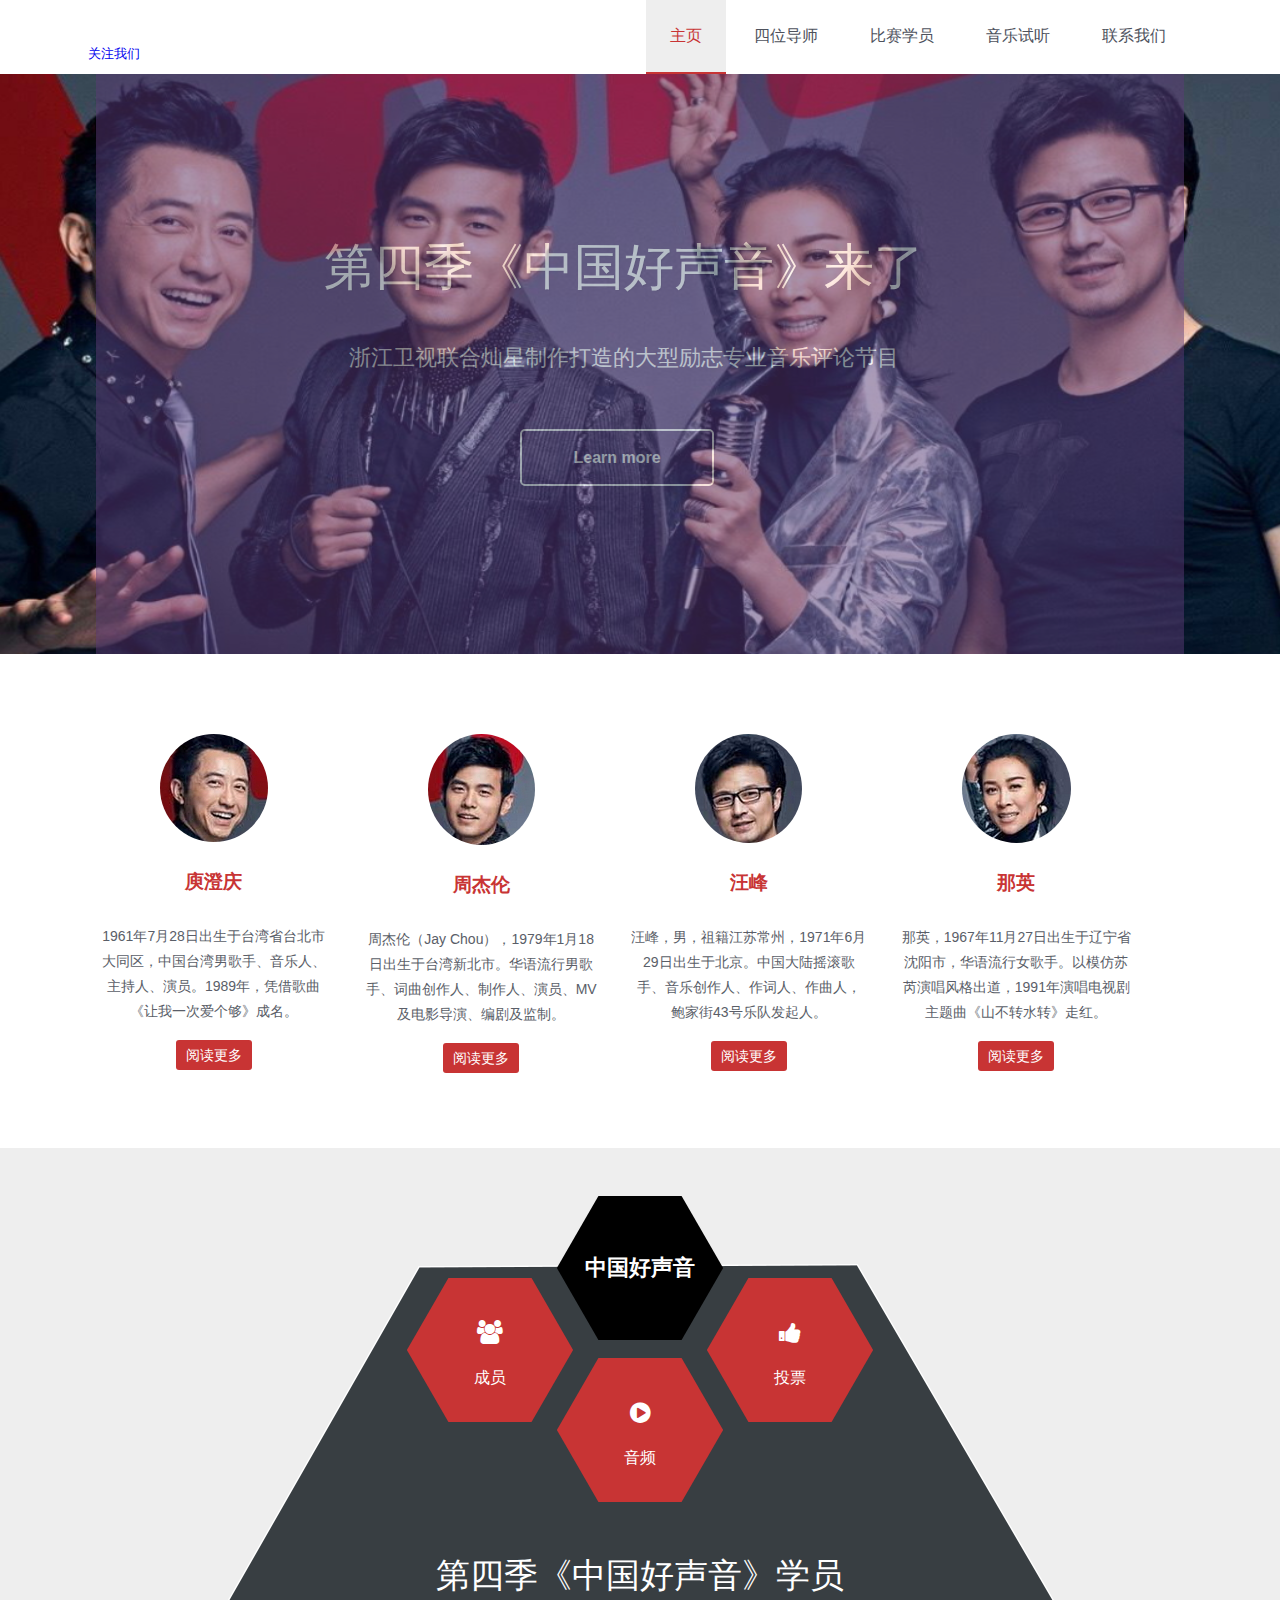
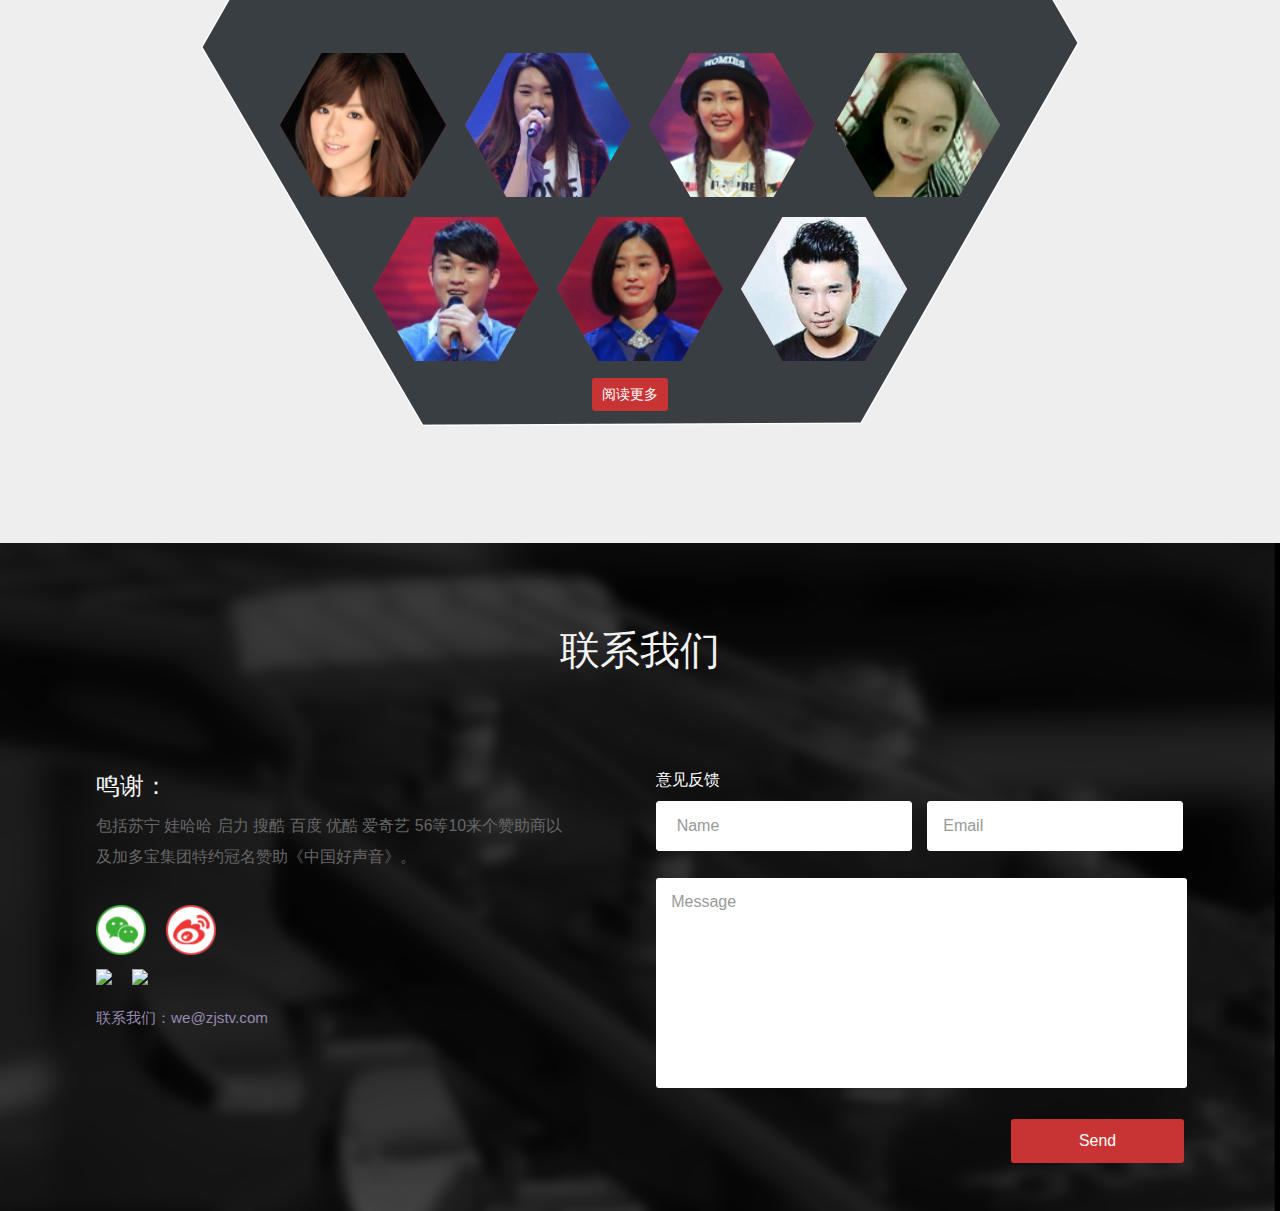
==== commit 03e14b17: "首页初版 中间部分的响应式和img问题后期会跟进" ====
--- a/index.html
+++ b/index.html
@@ -26,10 +26,15 @@
 						<div class="clear"> </div>
 					</ul>
 	        </nav>
-	         <div class="logo"><a href="index.html"><img src="images/logo.png" style="width:90px;height:64px;"></a></div>
+	         <a href="http://weibo.com/lanmeishipin/" target="_blank">
+	         	<div class="logo">
+	         		<div class="gz">关注我们</div>
+	         	</div>
+	         </a>
 	        <a href="#" id="navbtn">Nav Menu</a>
 	        <div class="clear"> </div>
-	      </header><!-- @end #topnav -->
+	      </header>
+	      <!-- @end #topnav -->
 	      <script type="text/javascript"  src="js/menu.js"></script>
 	    </div>
 	</div>
@@ -40,7 +45,7 @@
 				<!--start-da-slider-->
 				<div id="da-slider" class="da-slider">
 				<div class="da-slide">
-					<h2>《中国好声音》第四季</h2>
+					<h2>第四季《中国好声音》来了</h2>
 					<p>浙江卫视联合灿星制作打造的大型励志专业音乐评论节目</p>
 					<a href="#" class="da-link">Learn more</a>
 				</div>
@@ -125,7 +130,7 @@
 			<div class="hexagon_container" id="team">
 				<div class="hexagon hexagon2">
 					<div class="hexagon-in1">
-						<a href="team.html">
+						<a href="#">
 							<div class="hexagon-in2">
 							<i class="fa fa-users"></i>
 								<h2>成员</h2>             	 	
@@ -137,7 +142,7 @@
 			<div class="hexagon_container" id="services">
 				<div class="hexagon hexagon2">
 					<div class="hexagon-in1">
-						<a href="services.html">
+						<a href="#">
 							<div class="hexagon-in2">
 								<i class="fa fa-thumbs-up"></i>
 								<h2>投票</h2>             	 	
@@ -149,7 +154,7 @@
 			<div class="hexagon_container" id="contact1">
 				<div class="hexagon hexagon2">
 					<div class="hexagon-in1">
-						<a href="contact.html">
+						<a href="#">
 							<div class="hexagon-in2">
 								<i class="fa fa-play-circle"></i>
 								<h2>音频</h2>             	 	
@@ -255,28 +260,30 @@
 <!--------start-contact--> 
  <div class="contact" id="contact">
 	<div class="wrap">
-		<h2>Contact Us</h2>
+		<h2>联系我们</h2>
 			<div class="contact-form">
 				<div class="para-contact">
-					<h4>Get in touch with us</h4>
-					<p>Lorem ipsum is simply dummy text of the printing and typesetting industry.Lorem ipsum has been the printing and typesetting industry.</p>
+					<h4>鸣谢：</h4>
+					<p>包括<a href="http://www.suning.com/" target="_blank">苏宁</a> <a href="http://www.wahaha.com.cn/" target="_blank">娃哈哈</a> <a href="http://baike.baidu.com/link?url=jXzzRMT7BvY_dkR4RCVrD474YhSz823pWr0oBLM3vzHFbbp02N1cP8cCVAMHUWEq3FdnCCZPXTeJezNqdS-BBq" target="_blank">启力</a> <a href="http://www.soku.com/" target="_blank">搜酷</a> <a href="https://www.baidu.com/" target="_blank">百度</a> <a href="http://www.youku.com/" target="_blank">优酷</a> <a href="http://www.iqiyi.com/" target="_blank">爱奇艺</a> <a href="http://www.56.com/" target="_blank">56</a>等10来个赞助商以及<a href="http://www.jdb.cn/" target="_blank">加多宝集团</a>特约冠名赞助《中国好声音》。</p>
 				
 				 	<div class="social_2 social_3">	
 			           <ul>	
-						    <li class="facebook"><a href="#"><span> </span></a></li>
-						    <li class="twitter"><a href="#"><span> </span></a></li>	 	
-							<li class="google"><a href="#"><span> </span></a></li>
+						    <li class="weixin"><a href="#"><img src="images/icon_weixin.png"></a></li>
+						    <li class="weibo"><a href="#"><img src="images/icon_weibo.png"></a></li>	 	
 					  </ul>
 		 		  </div>
 		 		  <div class="get-intouch-left-address">
-						<p>2345 Setwant natrer, 1234</p>
-						<p>Washington. United States.</p>
-						<p>(401) 1234 567</p>
-						<p>More Templates <a href="http://www.cssmoban.com/" target="_blank" title="模板之家">模板之家</a> - Collect from <a href="http://www.cssmoban.com/" title="网页模板" target="_blank">网页模板</a></p>
+		 		  	<ul>
+					    <li class="f_l"><a href="http://www.letvcloud.com/" target="_blank"><img src="http://www.zjstv.com/liv_loadfile/fold6/1437119326_42454000.jpg" /></a></li>	
+					    <li class="f_l"><a href="https://www.upyun.com/index.html" target="_blank"><img src="http://www.zjstv.com/liv_loadfile/fold6/1437119088_78643900.jpg" /></a></li>
+					    <li class="f_r"><p>联系我们：we@zjstv.com</p></li>
+					  </ul>
+
 					</div>
 					<div class="clear"> </div>	
 				</div>
 						<div class="form">
+							<h4 style="color:#fff;margin-left:5px">意见反馈</h4>
 				  			<form method="post" action="#">
 							    	<input type="text" class="textbox" value=" Name" onFocus="this.value = '';" onBlur="if (this.value == '') {this.value = 'Name';}">
 							    	<input type="text" class="textbox" value="Email" onFocus="this.value = '';" onBlur="if (this.value == '') {this.value = 'Email';}">
--- a/css/style.css
+++ b/css/style.css
@@ -65,13 +65,23 @@
 }
 
 #topnav .logo {
-  float: left;
-  padding:0;
-}
-#topnav .logo a {
-  text-decoration: none;
-  padding: 3px 7px;
-  display:block;
+	float: left;
+	padding:0;
+	width: 40px;
+	height: 30px;
+	margin: 16px auto 28px auto;
+	background:url(http://v.zjstv.com/t/1/13/images/2015shouyeico.png) no-repeat 0 -163px
+}
+#topnav .logo .gz {
+	text-decoration: none;
+	display: block;
+	text-align: center;
+	font-size: 13px;
+	width: 55px;
+	height: 15px;
+	line-height: 15px;
+	margin-top: 30px;
+	margin-left: -10px;
 }
 
 #topnav #navbtn {
@@ -524,7 +534,7 @@
 }
 .para-contact h4{
 	color:#F2F2F2;
-	font-size:1.8em;
+	font-size:1.5em;
 }
 .para-contact p{
 	font-size:0.990em;
@@ -533,6 +543,12 @@
 	font-family : 'Open Sans', sans-serif;
 	margin-top:0.5em;
 	width: 89%;
+}
+.para-contact a:link,.para-contact a:visited{
+	color: #666666;
+}
+.para-contact a:hover{
+	text-decoration: underline;
 }
 .contact-form {
 	padding: 2em 0 1em;
@@ -557,6 +573,7 @@
 }
 .get-intouch-left-address p a:hover{
 	color:#fff;
+	text-decoration: underline;
 }
 .contact input[type="text"],.contact textarea{
 	padding: 15px;
@@ -912,35 +929,21 @@
 	margin-right:1em;
 	display: inline-block;
 }
-.social_2 li  a span
-{
-	height:42px;
-	width:42px;
+.social_2 li  a img
+{
+	height:50px;
+	width:50px;
 	display: block;
-	background: url(../images/spriteimg.png);
 	-webkit-transition: all 0.3s ease-out;
 	-moz-transition: all 0.3s ease-out;
 	-ms-transition: all 0.3s ease-out;
 	-o-transition: all 0.3s ease-out;
 	transition: all 0.3s ease-out;
 }
-li.facebook a span {
-	background-position:-8px -54px;
-}
-li.facebook a span:hover {
+li.weixin a img:hover {
 	opacity:0.8;
 }
-
-li.twitter a span {
-	background-position:-108px -54px ;
-}
-li.twitter a span:hover {
-	opacity:0.8;
-}
-li.google a span {
-	background-position: -59px -54px;
-}
-li.google a span:hover {
+li.weibo a img:hover {
 	opacity:0.8;
 }
 .button input[type="submit"],.send_button input[type="submit"] {
@@ -1335,6 +1338,14 @@
 	height: 30px;
 	vertical-align: middle;
 }
+.get-intouch-left-address .f_l{
+	float: left;
+	margin: 10px 20px 10px auto;
+}
+.get-intouch-left-address p{
+	display: block;
+	float: left;
+}
 /*******end_blog_innerpage***/
 /*********responsive_media _queries********/
 @media only screen and (max-width: 1440px)
--- a/css/slider.css
+++ b/css/slider.css
@@ -55,7 +55,7 @@
 	white-space: nowrap;
 	z-index: 10;
 	text-shadow: 1px 1px 1px rgba(0,0,0,0.1);
-	font-size:4em;
+	font-size:3.7em;
 	text-align: center;
 	font-family: '微软雅黑', sans-serif;
 }
@@ -94,7 +94,7 @@
 	padding:1.1em 3.2em;
 	text-decoration:none;
 	text-align:center;
-	margin-left: 32%;
+	margin-left: 29%;
 	transition: 0.5s all;
 	-webkit-transition: 0.5s all;
 	-moz-transition: 0.5s all;
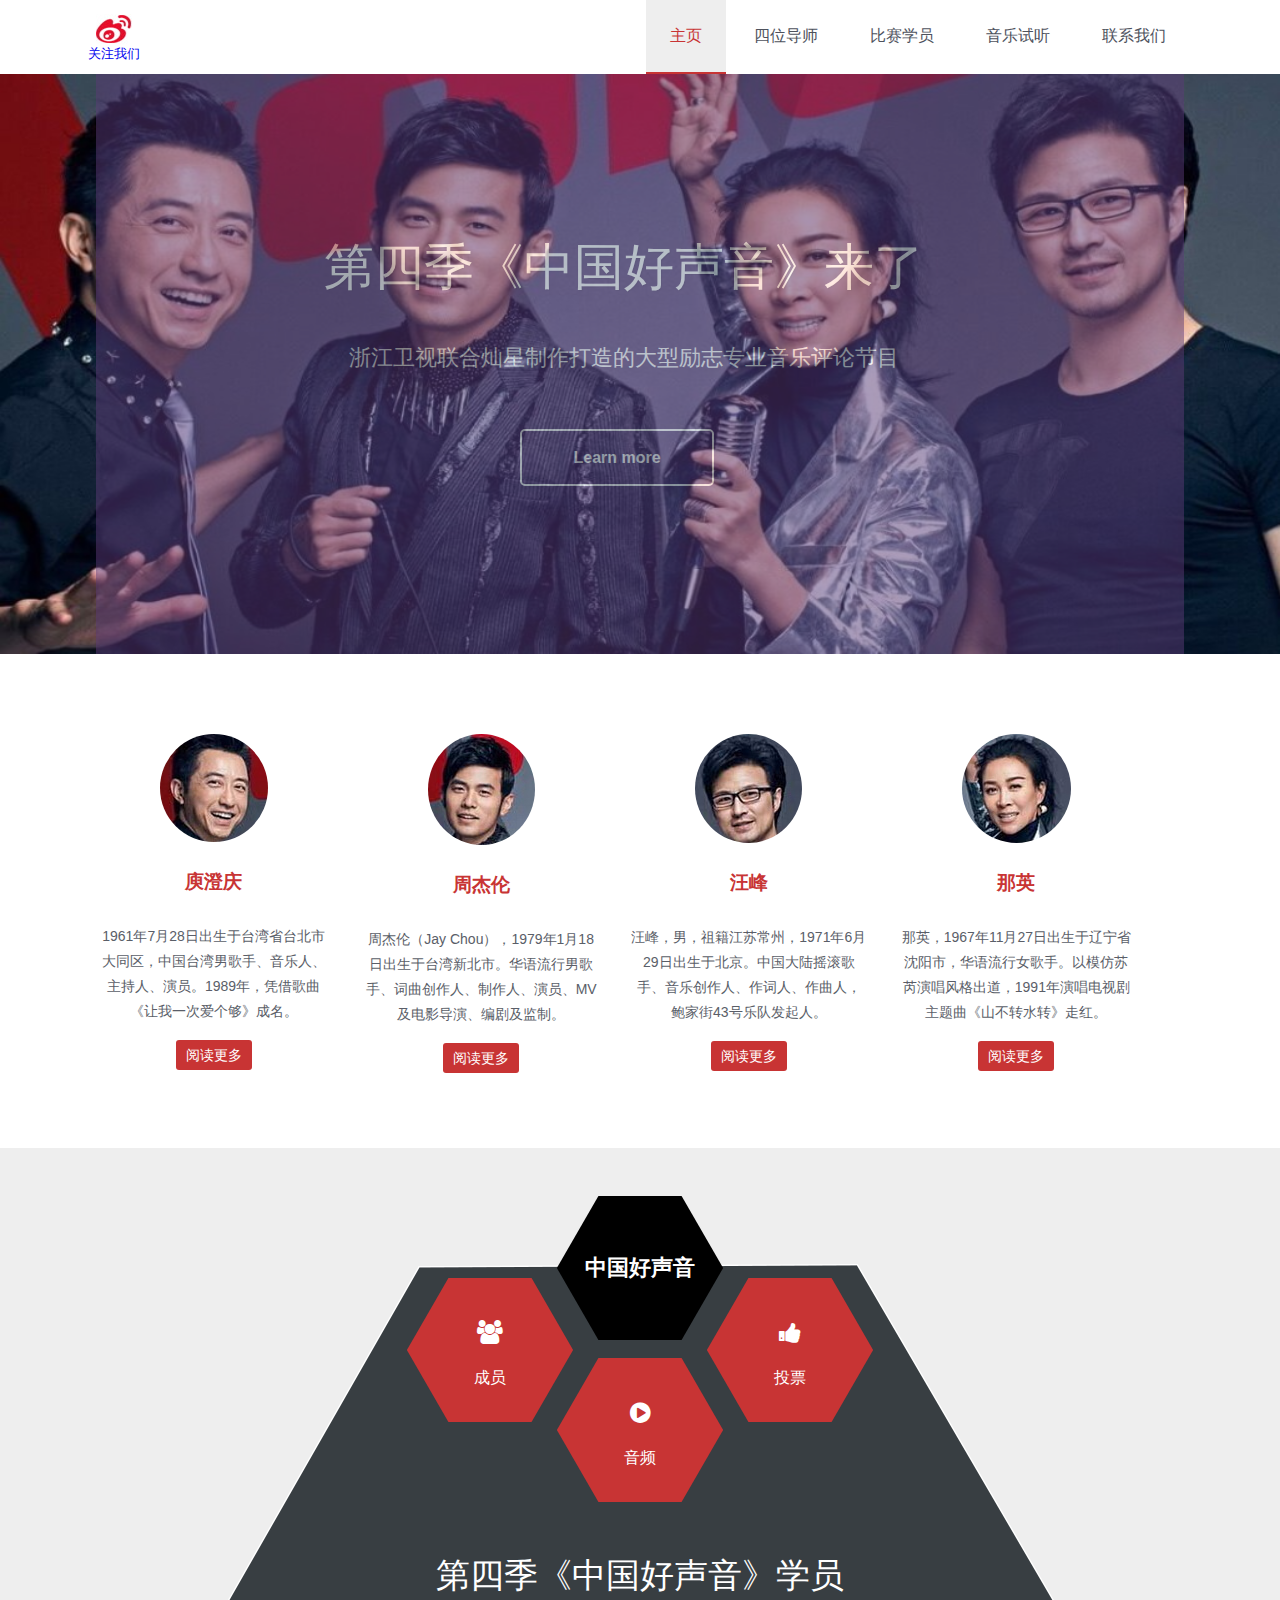
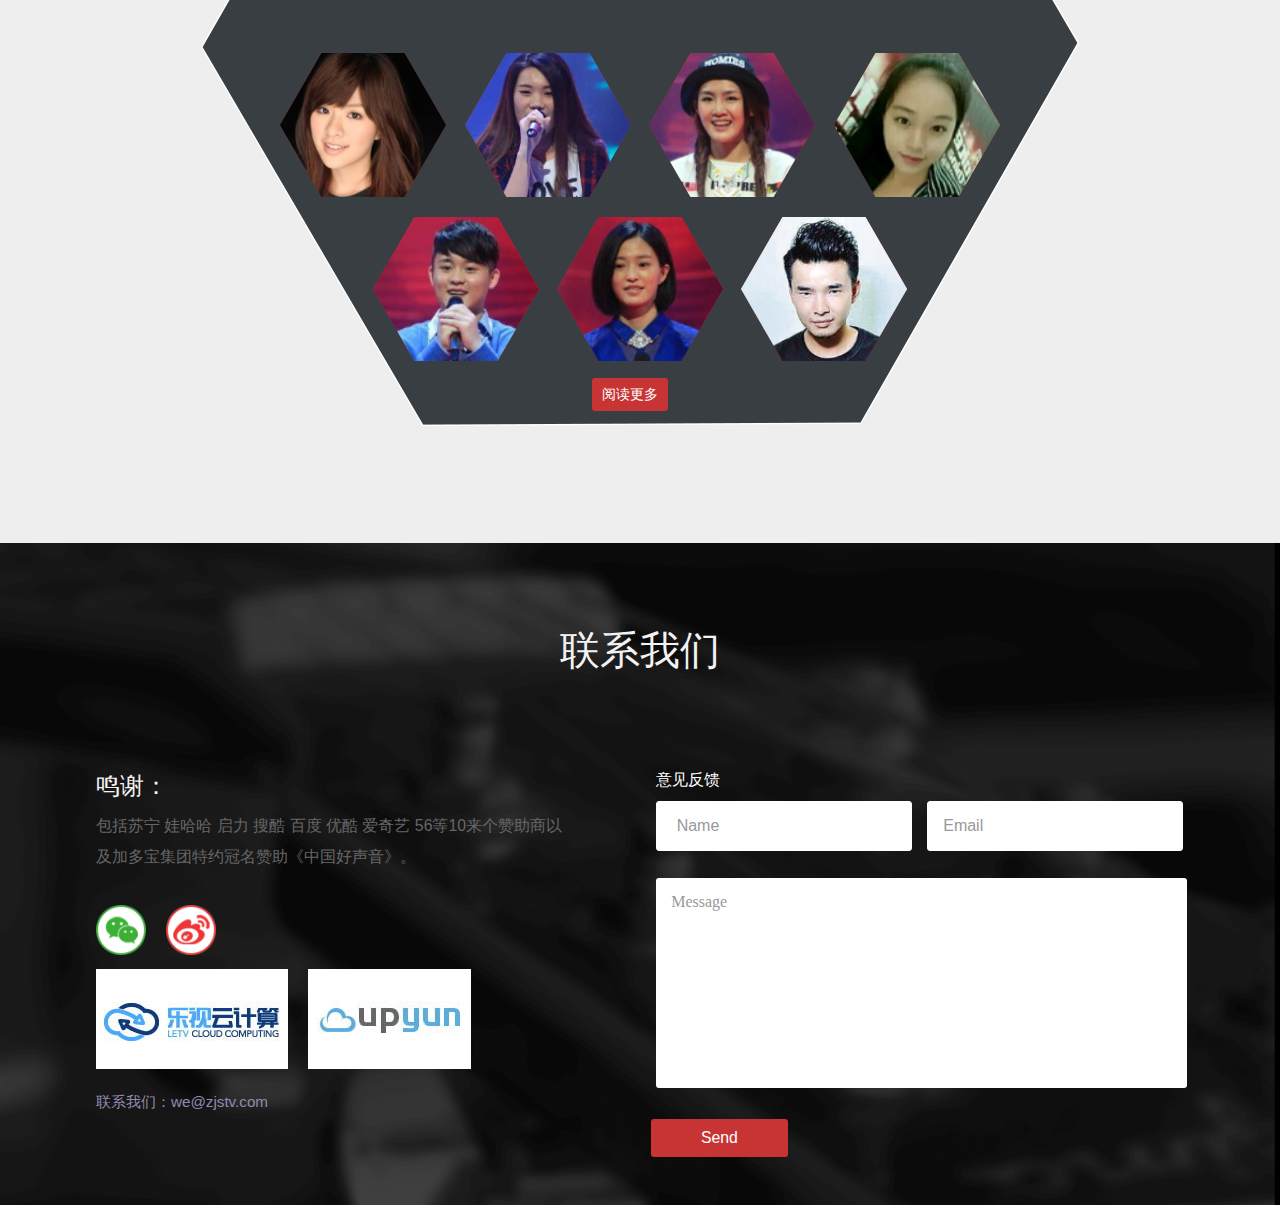
==== commit adfcdf46: "首页的响应式改进" ====
--- a/index.html
+++ b/index.html
@@ -47,17 +47,17 @@
 				<div class="da-slide">
 					<h2>第四季《中国好声音》来了</h2>
 					<p>浙江卫视联合灿星制作打造的大型励志专业音乐评论节目</p>
-					<a href="#" class="da-link">Learn more</a>
+					<a href="http://voice.zjstv.com/" class="da-link" target="_blank">Learn more</a>
 				</div>
 				<div class="da-slide">
 					<h2>本届仍延续前三季的制作模式</h2>
 					<p>由导师分班、导师考核、终极考核、巅峰之夜四部分组成</p>
-					<a href="#" class="da-link">Learn more</a>
+					<a href="http://baike.baidu.com/link?url=v2PAmSeRuQxTwaq6lE-xDxzlabpY9qfUTrF86_xany1EWbVhsJYnajpkOYLg8oFD0pBkocAIY2dkHn_rYDtPCx5E-mnGiHBBULgbqQ577hP8_4_RWn0BTqEB6XlemgMnr2UiW1VduOIxQLWUK1bCrmXAEfsW1bsx8FdlKilspGe" class="da-link" target="_blank">Learn more</a>
 				</div>
 				<div class="da-slide">
 					<h2>爆炸式的声音，点燃你的激情</h2>
 					<p>2015年7月17日晚21:10，敬请期待！</p>
-					<a href="#" class="da-link">Learn more</a>
+					<a href="http://voice.zjstv.com/" class="da-link" target="_blank">Learn more</a>
 				</div>
 				<nav class="da-arrows">
 					<span class="da-arrows-prev"></span>
@@ -88,25 +88,25 @@
 					 		<img src="images/hl.jpg">
 					 		<h3>庾澄庆</h3>
 					 		<p>1961年7月28日出生于台湾省台北市大同区，中国台湾男歌手、音乐人、主持人、演员。1989年，凭借歌曲《让我一次爱个够》成名。</p>
-				     		<div class="button"><span><a href="#">阅读更多</a></span></div>
+				     		<div class="button"><span><a href="http://baike.baidu.com/view/19520.htm" target="_blank">阅读更多</a></span></div>
 						</div>
 						<div class="images_1_of_4">
 							 <img src="images/zjl.jpg">
 							 <h3>周杰伦</h3>
 							 <p>周杰伦（Jay Chou），1979年1月18日出生于台湾新北市。华语流行男歌手、词曲创作人、制作人、演员、MV及电影导演、编剧及监制。</p>
-						     <div class="button"><span><a href="#">阅读更多</a></span></div>
+						     <div class="button"><span><a href="http://baike.baidu.com/view/2632.htm" target="_blank">阅读更多</a></span></div>
 						</div>
 						<div class="images_1_of_4">
 							 <img src="images/wf.jpg">
 							 <h3>汪峰</h3>
 							 <p>汪峰，男，祖籍江苏常州，1971年6月29日出生于北京。中国大陆摇滚歌手、音乐创作人、作词人、作曲人，鲍家街43号乐队发起人。</p>
-						     <div class="button"><span><a href="#">阅读更多</a></span></div>
+						     <div class="button"><span><a href="http://baike.baidu.com/view/15398.htm" target="_blank">阅读更多</a></span></div>
 						</div>
 						<div class="images_1_of_4">
 							 <img src="images/ny.jpg">
 							 <h3>那英</h3>
 							 <p>那英，1967年11月27日出生于辽宁省沈阳市，华语流行女歌手。以模仿苏芮演唱风格出道，1991年演唱电视剧主题曲《山不转水转》走红。</p>
-						     <div class="button"><span><a href="#">阅读更多</a></span></div>
+						     <div class="button"><span><a href="http://baike.baidu.com/view/18282.htm" target="_blank">阅读更多</a></span></div>
 						</div>						
 						<div class="clear"> </div>
 		 </div>
@@ -114,8 +114,7 @@
 <!-----------portfolio-------------->
 <div class="portfolio_main"id ="portfolio">
 
-	<div class="wrap" style="background: url(images/bg.png) no-repeat;
-  		background-position: center;">
+	<div class="wrap">
 	<div class="container">
 		<div class="menu">
 			<div class="hexagon_container" id="logo">
@@ -213,7 +212,7 @@
 						</div>
 					</div>
 				</div>
-				<div class="hexagon_container">
+				<div class="hexagon_container over">
 					<div class="hexagon hexagon2 gallery-item">
 						<div class="hexagon-in1">
 							<div class="hexagon-in2" style="background-image:url(images/cy.jpg);">
@@ -224,7 +223,7 @@
 						</div>
 					</div>
 				</div>
-				<div class="hexagon_container">
+				<div class="hexagon_container over">
 					<div class="hexagon hexagon2 gallery-item">
 						<div class="hexagon-in1">
 							<div class="hexagon-in2" style="background-image:url(images/myy.jpg);">
@@ -235,7 +234,7 @@
 						</div>
 					</div>
 				</div>
-				<div class="hexagon_container">
+				<div class="hexagon_container over">
 					<div class="hexagon hexagon2 gallery-item">
 						<div class="hexagon-in1">
 							<div class="hexagon-in2" style="background-image:url(images/txy.jpg);">
@@ -274,8 +273,8 @@
 		 		  </div>
 		 		  <div class="get-intouch-left-address">
 		 		  	<ul>
-					    <li class="f_l"><a href="http://www.letvcloud.com/" target="_blank"><img src="http://www.zjstv.com/liv_loadfile/fold6/1437119326_42454000.jpg" /></a></li>	
-					    <li class="f_l"><a href="https://www.upyun.com/index.html" target="_blank"><img src="http://www.zjstv.com/liv_loadfile/fold6/1437119088_78643900.jpg" /></a></li>
+					    <li class="f_l"><a href="http://www.letvcloud.com/" target="_blank"><img src="images/logo1.jpg" /></a></li>	
+					    <li class="f_l"><a href="https://www.upyun.com/index.html" target="_blank"><img src="images/logo2.jpg" /></a></li>
 					    <li class="f_r"><p>联系我们：we@zjstv.com</p></li>
 					  </ul>
 
@@ -289,7 +288,7 @@
 							    	<input type="text" class="textbox" value="Email" onFocus="this.value = '';" onBlur="if (this.value == '') {this.value = 'Email';}">
 										<div class="clear"> </div>
 								    <div>
-								    	<textarea value="Message:" onFocus="this.value = '';" onBlur="if (this.value == '') {this.value = ' Message';}">Message</textarea>
+								    	<textarea value="Message:" onFocus="this.value = '';" onBlur="if (this.value == '') {this.value = ' Message';}" style="font-family:'微软雅黑'">Message</textarea>
 								    </div>
 								<div class="button send_button">
 											   	 <input type="submit" value="Send">
--- a/css/style.css
+++ b/css/style.css
@@ -32,8 +32,7 @@
 	width:80%;
 }
 /*****/
-/* start header */
-.copyrights{text-indent:-9999px;height:0;line-height:0;font-size:0;overflow:hidden;}
+/* 头部 */
 ::selection { background: #b9e9b9; color: #555; }
 ::-moz-selection { background: #b9e9b9; color: #555; }
 ::-webkit-selection { background: #b9e9b9; color: #555; }
@@ -50,7 +49,7 @@
 
 
 #w {
-  max-width:80%%;
+  max-width:80%;
   margin: 0 auto;
 }
 #pagebody {
@@ -69,8 +68,8 @@
 	padding:0;
 	width: 40px;
 	height: 30px;
-	margin: 16px auto 28px auto;
-	background:url(http://v.zjstv.com/t/1/13/images/2015shouyeico.png) no-repeat 0 -163px
+	margin: 14px auto 30px auto;
+	background:url(../images/logo3.jpg) no-repeat;
 }
 #topnav .logo .gz {
 	text-decoration: none;
@@ -80,7 +79,7 @@
 	width: 55px;
 	height: 15px;
 	line-height: 15px;
-	margin-top: 30px;
+	margin-top: 32px;
 	margin-left: -10px;
 }
 
@@ -202,7 +201,7 @@
 	background-size: 100% 100%;
 }
 /*---end-top-slider----*/
-/***************start-service************/
+/***************导师介绍************/
 .service-grids{
 	padding:5em 0;
 }
@@ -237,7 +236,6 @@
 .images_1_of_4  h3{
 	color:#C83434;
 	font-size:1.2em;
-	font-family:'Open Sans', sans-serif;
 	font-weight :bold;
 	-webkit-transition: all 0.3s ease-out;
 	-moz-transition: all 0.3s ease-out;
@@ -253,12 +251,10 @@
 	font-size:0.875em;
 	color:#5A5E68;
 	line-height: 1.8em;
-	font-family : 'Open Sans', sans-serif;
 }
 .images_1_of_4 .button a{
 		padding:7px 10px;
 		font-size:0.9em;
-		font-family:'Open Sans', sans-serif;
 		background:#C83434;       
         color : #fff;
       	-moz-border-radius: 3px;
@@ -273,88 +269,13 @@
 	   background: #840404;
         text-decoration:none;
 }
-/***************end-servivice************/
-/***************start-portfolio************/
+/***************中国好声音成员展示************/
 .portfolio_main{
 	background: #eee;
 }
-.heading_h {
-	text-align: center;
-	padding: 2.4em  0em;
-}
-.heading_h h3 a{
-	font-size:2.4em;
-	color:#555658;
-}
-#gallerylist {
-	-webkit-box-sizing: border-box;
-	-moz-box-sizing: border-box;
-	-o-box-sizing: border-box;
-	overflow:hidden;
-	width:100%;
-	padding-bottom: 70px;
-}
-.gallerylist-wrapper {
-	overflow:hidden;
-	position: relative !important;
-	cursor:pointer;
-	width: 30%;
-	margin-right:3.333%;
-	float: left;
-}
-.gallerylist img {
-	max-width:100%;
-	position: relative;
-	-webkit-filter: grayscale(100%);
-	opacity: 5;
-	transition: all 300ms!important;
-	-webkit-transition: all 300ms!important;
-	-moz-transition: all 300ms!important;
-}
-
-.gallerylist-wrapper img{
-	width: 100%;
-	border-radius: 2px;
-	-webkit-border-radius: 2px;
-	-o-border-radius: 2px;
-	-moz-border-radius: 2px;
-}
-
-
-.gallerylist-wrapper   span {
-	position: absolute;
-	width: 100%;
-	top: 0px;
-	left: 0px;
-	text-align: center;
-	color: #FFF;
-	text-shadow: rgba(0, 0, 0, 0.89)
-	opacity: 0;
-	filter: alpha(opacity=0);
-	-ms-filter: "progid:DXImageTransform.Microsoft.Alpha(opacity=0)";
-	background: url(../images/spanh.png);
-	-moz-transition: opacity 0.3s linear;
-	-o-transition: opacity 0.3s linear;
-	-ms-transition: opacity 0.3s linear;
-	transition: opacity 0.3s linear;
-	-webkit-appearance: none;
-	text-transform: capitalize;
-	-webkit-transition: 0.9s;
-	-moz-transition: 0.9s;
-	-o-transition: 0.9s;
-	transition: 0.9s;
-}
-.gallerylist-wrapper:hover span{
-	opacity: 1;	
-}
-.gallerylist-wrapper  a span img{
-	width:106px;
-	height:106px;
-	padding: 12% 0%;
-}
-#gallerylist1
-{
-	padding: 2em 0em;
+.portfolio_main .wrap{
+	background: url(../images/bg.png) no-repeat;
+  		background-position: center;
 }
 #gallery-content h1{
 	margin: 330px auto auto auto;
@@ -362,33 +283,7 @@
 	color: #fff;
 	font-size: 34px;
 }
- .button_1{
-	text-align: center;
-	margin-top: 1.3em;
-	padding: 2em 0em;
-}
-.button_1 a{
-		padding: 0.600em 1.8em;
-		font-size: 1.5em;
-		background :#C83434;       
-        color:#fff;
-        -moz-border-radius: 3px;
-		-webkit-border-radius: 3px;
-		-o-border-radius: 3px;
-		border-radius: 3px;
-		font-family:'Open Sans', sans-serif;
-		transition: 0.5s all;
-		-webkit-transition: 0.5s all;
-		-moz-transition: 0.5s all;
-		-o-transition: 0.5s all;
-}
-.button_1 a:hover{
-	    background:#296E6F;
-        text-decoration:none; 
-}
-
-/**********end-portfolio********/
-/**********team************/
+/**********成员************/
 .team
 {
 	text-align: center;
@@ -428,88 +323,7 @@
 	-o-transition: all 0.3s ease-out;
 	transition: all 0.3s ease-out;
 }
-/***********end_team*********/
-/***********star-text-slider********/
-article > div {
-	text-align: center;
-}
-.wmuSlider {
-	position: relative;
-	overflow: hidden;
-	min-height: 495px;
-	text-align: center;
-}
-.wmuSlider .wmuSliderWrapper article {
-	position: relative;
-	text-align: center;
-}
-.wmuGallery .wmuGalleryImage {
-	position: relative;
-	text-align: center;
-}
-.wmuGallery .wmuGalleryImage img {
-	max-width: 100%;
-	width: auto;
-	height: auto;
-}
-/* Default Skin */
-.wmuGallery .wmuGalleryImage {
-	margin-bottom: 10px;
-}
-.wmuSliderPrev {
-	background-position: 19px 9px;
-	left: 40px;
-}
-.wmuSliderPrev, .wmuSliderNext {			
-	position: absolute;
-	width: 25px;
-	height: 35px;
-	text-indent: -9999px;
-	background: url(../images/text_img.png) no-repeat;
-	top:47%;
-	z-index: 2;
-	cursor: pointer;
-}
-.wmuSliderPrev {
-	background-position: -3px 3px;
-	left: 143px;
-}
-.wmuSliderNext {
-	background-position: -23px 3px;
-	right: 149px;
-
-}
-article  h4{
-	color:#585C67;
-	font-size:2.7em;
-	text-align:center;
-	padding:3em 0 0 0;
-	font-family : 'Open Sans', sans-serif;
-}
-article > div > p {
-	width:64%;
-	color:#585C67;
-	font-size:1.2em;
-	text-align: center;
-	padding: 2em 0 0 0;
-	font-family : 'Open Sans', sans-serif;
-	margin:0 auto;
-}
-article> div > span{
-	text-align: center;
-	padding: 1em 0 0 0;
-	display:block;
-}
- article> div > span > a {
-	color:#585C67;
-	cursor: pointer;
-	font-size:1.2em;
-}
-article> div > span > a:hover{
-color:#C0B9CD;
-}
-/*************end-slider**********/
-/************start-contact*********/
+/************联系我们*********/
 .contact{
 	background:#000 url(../images/cbg.png) no-repeat;
 	-webkit-background-size: cover;
@@ -540,7 +354,6 @@
 	font-size:0.990em;
 	color:#666666;
 	line-height:2em;
-	font-family : 'Open Sans', sans-serif;
 	margin-top:0.5em;
 	width: 89%;
 }
@@ -588,7 +401,6 @@
 	-webkit-border-radius: 3px;
 	-o-border-radius: 3px;
 	-webkit-appearance: none;
-	font-family: 'Open Sans', sans-serif;
 	border:1px solid #fff;
 	-webkit-appearance: none;
 }
@@ -619,7 +431,6 @@
 #contact > div > div.contact-form > div > div.social-icons > p{
 	font-size: 0.980em;
 	color: #6B598C;
-	font-family: 'Open Sans', sans-serif;
 	line-height:2px;
 	margin-top: 3em;
 }
@@ -638,284 +449,6 @@
 }
 /***********end-contact*************/
 /********start-blog*************************/
-/*--blog--*/
-.banner
-{
-	background: #C83434 url(../images/slider.png) no-repeat;
-	background-size: 100% 100%;
-}
-.banner h2{
-	text-align: center;
-	font-size: 2.5em;
-	color:#fff;
-	padding: 1em 0em;
-	font-weight: 400;
-}
-.main
-{
-	padding: 4em 0em 2em 0em;
-	border-bottom: 1px solid #E9E9E9;
-}
-.wrapper_single{
-	width: 72.2%;
-	float: left;
-}
-.wrapper_top{
-	margin-bottom:3%;
-}
-.grid_1 {
-	width:8.5%;
-	float: left;
-}
-.alpha {
-	margin-right: 3.6%;
-}
-.span_2_of_single {
-	width: 87.1%;
-	float: right;
-}
-.date {
-	background:#C83434;
-	font-size: 0.95em;
-	line-height: 18px;
-	font-weight: 500;
-	padding:1.3em 1em;
-	color: #FFF;
-	text-align: center;
-	border-radius: 5px;
-	-webkit-border-radius: 5px;
-	-moz-border-radius: 5px;
-	-o-border-radius: 5px;
-}
-.date span {
-	display: inline-block;
-	font-size:2em;;
-	line-height: 30px;
-	font-weight: 600;
-	margin-bottom: 5px;
-}
-h5.blog_title{
-	margin:1em 0em;
-}
-h5.blog_title a{
-	color: #485460;
-	font-size: 1.6em;
-	font-weight: 600;
-	transition:0.5s all;
-	-webkit-transition:0.5s all;
-	-moz-transition:0.5s all;
-	-o-transition:0.5s all;
-}
-h5.blog_title a:hover {
-	color: #990202;
-}
-.span-1-of-1
-{
-	float:left;
-	width:37%;
-}
-.m_img {
-	border-radius: 3px;
-}
-.span-1-of-2 p,.popularpost p,.link_1 p a,.desc p a{
-	font-size: 0.85em;
-	color: #414A5A;
-	font-weight: 600;
-	line-height: 1.8em;
-	font-family: 'Open Sans', sans-serif;
-}
-.span-1-of-2 p:nth-child(2)
-{
-	margin-top: 2.1em;
-}
-.arrow_btn {
-	display: block;
-	background: url(../images/arrow_btn.png) no-repeat 88px 24.9px;
-	padding: 16px 22px 9px 0px;
-	color: #A88FD8;
-	font-size: 16px;
-}
-.arrow_btn:hover{
-	background: url(../images/arrow_btnh.png) no-repeat 88px 24.9px;
-	text-decoration: none;
-	color:#44C0C2;
-}
-.links
-{
-	border: 1px solid #E9E9E9;
-	border-right: none;
-	border-left:none;
-	padding: 0.7em 0em;
-	margin: 2em 0em 2em 0em;
-}
-.links h3{
-	color:#757B85;
-	margin-right: 4%;
-	float: left;
-	font-size: 0.96em;
-}
-.tags a{
-	color:#757B85;
-	margin-right: 0.6em;
-}
-.comments  a{
-	color:#9677D3;
-	margin-left: 0.2em;
-}
-.links h3:nth-child(5)
-{
-	margin-right: 0em;
-}
-.social_1 ul li:first-child, ol li:first-child {
-	margin-top: 0px;
-	margin-left: 0;
-}
-.social_1 li {
-	background: none;
-	margin-right:1em;
-	display: inline-block;
-}
-.social_1 li  a span
-{
-	height:30px;
-	width:30px;
-	display: block;
-	background: url(../images/spriteimg.png);
-	-webkit-transition: all 0.3s ease-out;
-	-moz-transition: all 0.3s ease-out;
-	-ms-transition: all 0.3s ease-out;
-	-o-transition: all 0.3s ease-out;
-	transition: all 0.3s ease-out;
-}
-li.icon2_f > a > span {
-	background-position: -35px 4px;
-}
-li.icon2_f > a > span:hover {
-	opacity:0.8;
-}
-li.icon1_t > a > span {
-	background-position: 0px 0px;
-}
-li.icon1_t > a > span:hover {
-	opacity:0.8;
-}
-.span-1-of-2
-{
-	float:right;
-	width:60%;
-}
-.pages
-{
-	padding: 2em 7em;
-}
-.pages ul li{
-	margin: 1em 1em 0em 0em;
-	padding: 0.6em 1.1em;
-	border-radius: 50px;
-	-webkit-border-radius: 50px;
-	-o-border-radius: 50px;
-	-moz-border-radius: 50px;
-	float:left;
-	display: block;
-	cursor: pointer;
-	background-color:#F6FAFB;
-	-webkit-transition: all 0.3s ease-out;
-	-moz-transition: all 0.3s ease-out;
-	-ms-transition: all 0.3s ease-out;
-	-o-transition: all 0.3s ease-out;
-	transition: all 0.3s ease-out;
-	
-}
-.pages ul li a{
-	color:#BEBEBE;
-	font-size: 1.3em;
-}
-.pages ul li a span
-{
-	background: url(../images/spriteimg.png);
-	width: 15px;
-	height: 30px;
-	display: block;
-}
-.pages li.preview a span 
-{
-	background-position: -68px -8px;
-}
-.pages li.next a span
-{
-	background-position: -112px -8px;
-}
-.pages ul li a img{
-	vertical-align: middle;
-}
-.pages ul li:hover
-{
-	background-color:#485460;
-}
-
-.pages li:nth-child(1)
-{
-	margin-right: 3.5em;
-}
-.pages li:nth-child(7),.pages li:nth-child(7):hover
-{
-	background: none;
-}
-.pages li:nth-child(9)
-{
-	margin-left: 3.5em;
-}
-.rsidebar{
-	display: block;
-	float:left;
-	margin:0 0 0 4.6%;
-}	
-.span_1_of_3 {
-	width: 23.2%;
-}
-.search_box,.email{
-	border:1px solid #E4E4E4;
-   -webkit-transition: all 0.3s ease;
-	-moz-transition: all 0.3s ease;
-	-o-transition: all 0.3s ease;
-	transition: all 0.3s ease;
-	padding:5px 10px;
-	position: relative;
-	cursor: pointer;
-	width: 100%;
-}
-.search_box img {
-	vertical-align: middle;
-	margin-right: 10px;
-}
-.search_box form input[type="text"],.email_box form input[type="text"] {
-	border: none;
-	outline: none;
-	background: none;
-	font-size: 0.85em;
-	color:#999;
-	width:87%;
-	font-family: 'Open Sans', sans-serif;
-	-webkit-apperance: none;
-	padding: 0.4em 0em;
-}
-.search_box form input[type="submit"] {
-	border: none;
-	cursor: pointer;
-	background: url(../images/search.png) no-repeat 0px -5px;
-	position: absolute;
-	right: 10px;
-	width:31px;
-	height:33px;
-	outline: none;
-	margin: 0.4em 0em;
-}
-.rsidebar h4,.span_2_of_single h4
-{
-	color:#414A5A;
-	font-size: 1.8em;
-	padding: 0em 0em 0.8em 0em;
-}
 .social_2
 {
 	padding: 2.5em 0em;
@@ -961,7 +494,6 @@
 	background: #C83434;
 	padding: 10px 50px;
 	border: none;
-	font-family: 'Open Sans', sans-serif;
 	margin-top: 20px;
 	-webkit-appearance: none;
 }
@@ -969,375 +501,10 @@
 {
 	background:#840404;
 }
-.Categories {
-	padding: 2.5em 0em;
-}
-ul.sidebar li {
-	list-style-image: url(../images/icon_1.png);
-	margin: 0 15px 0px;
-	vertical-align: bottom;
-}
-.hover li a,ul.sidebar_1 li a,.tags ul  li a {
-	font-size: 0.85em;
-	line-height: 1.8em;
-	font-family: 'Open Sans', sans-serif;
-	color: #414A5A;	
-	font-weight:600;
-	-webkit-transition: all 0.3s;
-	-moz-transition: all 0.3s;
-	transition: all 0.3s;
-	display: block;
-	padding: 0.6em 0em;
-}
-ul.sidebar_1 li a:hover
-{
-	color: #C83434;
-}
-.hover
-{
-	-webkit-transition: all 0.3s;
-	-moz-transition: all 0.3s;
-	transition: all 0.3s;
-}
-.hover li a:hover
-{
-	color:#fff;
-}
-.hover:hover
-{
-	background: #485460;
-	color:#fff;
-	border-radius: 5px;
-	-webkit-border-radius: 3px;
-	-moz-border-radius: 3px;
-	-o-border-radius: 3px;
-	margin-left: 1em;
-}
-.popularpost p
-{
-	padding: 1.5em 0em;
-}
-.link_1 p
-{
-	font-size: 1.1em;
-	float: left;
-	padding: 14px 22px 9px 0px;
-}
-.link_1 .right
-{
-	float:right;
-} 
-.recentpost {
-	padding: 2.5em 0em;
-}
-ul.sidebar_1 li {
-	list-style-image: url(../images/icon_2.png);
-	vertical-align: bottom;
-}
-.tags ul li 
-{
-	padding: 0.6em;
-	float:left;
-	-webkit-transition: all 0.3s;
-	-moz-transition: all 0.3s;
-	transition: all 0.3s;
-}
-.tags ul li a
-{
-	padding: 0.7em;
-	border-radius: 5px;
-	-webkit-border-radius: 3px;
-	-moz-border-radius: 3px;
-	-o-border-radius: 3px;
-	-webkit-transition: all 0.3s;
-	-moz-transition: all 0.3s;
-	transition: all 0.3s;
-	background-color: #F6FAFB;
-	-webkit-transition: all 0.3s ease-out;
-	-moz-transition: all 0.3s ease-out;
-	-ms-transition: all 0.3s ease-out;
-	-o-transition: all 0.3s ease-out;
-	transition: all 0.3s ease-out;
-}
-.tags ul li a:hover{
-	color:#fff;
-	background: #C83434;
-}
-.footer {
-	text-align: center;
-	padding-bottom: 2.5em;
-}
 .social_3 {
 	padding: 2em 0em 0em 0em;
 }
-.copy{
-	padding-top:20px;
-}
-.copy p{
-	color:#414A5A;
-	font-size:0.85em;
-}
-.copy p a{
-	color:#C83434;
-}
-.copy p a:hover{
-	color:#414A5A;
-}
-/********end-blog**************/
 /*******star_blog_innerpage***/
-.para p,.text a,.heading_1{
-	font-size: 0.85em;
-	color:#485460;
-	font-weight: 600;
-	line-height: 1.8em;
-	font-family:'Open Sans', sans-serif; 
-	margin-top:2em;
-}
-.heading
-{
-	color: #414A5A;
-	font-size: 1.6em;
-	font-weight: normal;
-	margin: 1em 0em;
-}
-.images_1
-{
-	margin-top: 2em;
-}
-.para_1
-{
-	font-style: italic;
-	font-size: 1.3em;
-}
-.text
-{
-	text-align: right;
-}
-.heading_1
-{
-	font-size: 1.6em;
-	text-align: center;
-	background: #FFF;
-	margin: 0 auto;
-	position: relative;
-	z-index: 999;
-	margin-top: 100px;
-	width: 350px;
-}
-.share_icons
-{
-	border:1px solid #EBEBEB;
-	text-align: center;
-	margin-top: -20px;
-}
-.share_icons img
-{
-	padding:3em 0em 2.6em 0em;
-}
-.grid_2_page
-{
-	padding: 2em 0em;
-}
-.grid_2_page ul li{
-	margin: 1em 1em 0em 0em;
-	padding: 0.6em 1.1em;
-	border-radius: 50px;
-	-webkit-border-radius: 50px;
-	-o-border-radius: 50px;
-	-moz-border-radius: 50px;
-	float:left;
-	display: block;
-}
-.grid_2_page ul li a{
-	color:#BEBEBE;
-	font-size: 1.3em;
-}
-.grid_2_page ul li a span
-{
-	background: url(../images/spriteimg.png);
-	width: 15px;
-	height: 30px;
-	display: block;
-}
-.grid_2_page li.preview a span 
-{
-	background-position: -68px -8px;
-}
-.grid_2_page li.next a span
-{
-	background-position: -112px -8px;
-}
-.grid_2_page ul li:nth-child(2)
-{
-	margin-right: 43%;
-}
-.grid_2_page ul li:nth-child(1),.grid_2_page ul li:nth-child(4)
-{
-	background-color:#F6FAFB;
-}
-.grid_2_page ul li:nth-child(1):hover,.grid_2_page ul li:nth-child(4):hover
-{
-	background-color:#485460;
-}
-.c_grid
-{
-	padding-bottom: 2em;
-	border-bottom: 1px solid #EBEBEB;
-}
-.c_grid:nth-child(3)
-{
-	padding: 1.4em 0em 2.5em 0em;
-}
-.c_grid_1
-{
-	padding: 2em 0em;
-	margin-left: 10em;
-}
-.person_1
-{
-	float:left;
-}
-.person_1 a span
-{
-	background: url(../images/spriteimg.png) -321px -8px;
-	width:93px;
-	height:93px;
-	display:block;
-}
-.plus a span
-{
-	background:url(../images/spriteimg.png) -187px -11px;
-}
-.desc
-{
-	float:right;
-	width:80%;
-	margin-top: 1em;
-}
-.desc p
-{
-	float:left;
-}
-.desc p a
-{
-	float:left;
-	font-size: 1.1em;
-	margin-right: 2em;
-	-webkit-transition: all 0.3s;
-	-moz-transition: all 0.3s;
-	transition: all 0.3s;
-}
-.desc p a:hover
-{
-	color:#AE96DB;
-}
-.desc h6 a{
-	float:left;
-	color:#AE96DB;
-	font-size: 1em;
-	margin-top: 4px;
-	-webkit-transition: all 0.3s;
-	-moz-transition: all 0.3s;
-	transition: all 0.3s;
-}
-.desc h6 a:hover{
-	color: #414A5A;
-}
-.desc .para p
-{
-	margin-top:1em;
-}
-.comments-area{
-	padding-top:50px;
-}
-.comments-area h2 {
-	color: #555;
-	font-size: 1.5em;
-	margin-bottom:10px;
-	text-transform: uppercase;
-}
-.comments-area p {
-	margin:0;
-	width:47.2%;
-	float:left;
-}
-.text_area
-{
-	margin-top: 2em;
-}
-.comments-area p:nth-child(2)
-{
-	margin-left: 5%;
-}
-.comments-area span {
-	color:#00AEFF;
-	position: absolute;
-	left: 4px;
-	top: 30px;
-}
-.comments-area input[type="text"] {
-	border: none;
-	outline: none;
-	background: none;
-	font-size: 0.85em;
-	color: #485460;
-	width: 93%;
-	font-family: 'Open Sans', sans-serif;
-	-webkit-apperance: none;
-	padding: 0.8em 1em;
-	border: 1px solid #E4E4E4;
-	border-radius: 5px;
-	-webkit-border-radius: 3px;
-	-moz-border-radius: 3px;
-	-o-border-radius: 3px;
-}
-.comments-area input[type="text"]:focus,.comments-area textarea:focus
-{
-	box-shadow: 0px 0px 8px 1px #A88FD8;
-}
-.comments-area textarea {
-	border: none;
-	outline: none;
-	background: none;
-	font-size: 0.85em;
-	color: #485460;
-	width: 96%;
-	resize:none;
-	font-family: 'Open Sans', sans-serif;
-	-webkit-apperance: none;
-	padding: 0.4em 1em;
-	height: 200px;
-	border: 1px solid #E4E4E4;
-	border-radius: 5px;
-	-webkit-border-radius: 3px;
-	-moz-border-radius: 3px;
-	-o-border-radius: 3px;
-}
-.send_button
-{
-	float:right;
-}
-.send_button input[type="submit"] {
-	padding: 13px 68px;
-}
-.sky_form 
-{
-	float:left;
-	margin: 2em 0em 0em 0em;
-}
-.sky_form label i{
-	color: #485460;
-	font-size: 0.8725em;
-	margin: 0em 1em;
-	vertical-align: middle;
-}
-.sky_form  input[type="checkbox"]{
-	vertical-align: text-top;
-	border: 1px solid #fff;
-	width: 30px;
-	height: 30px;
-	vertical-align: middle;
-}
 .get-intouch-left-address .f_l{
 	float: left;
 	margin: 10px 20px 10px auto;
@@ -1483,12 +650,27 @@
 	width: 196px;
 	}
 }
+/****/@media only screen and (max-width: 950px)
+{
+	.portfolio_main .wrap{
+		background: none; 
+		width: 80%;
+	}
+}
+
 /****/
 @media only screen and (max-width: 768px)
 {
-	.images_1_of_4:nth-child(3),.images_1_of_4:nth-child(4)
+	.images_1_of_4:nth-child(3)
 	{
-		display: none;
+		float:left;
+		margin-top: 30px;
+		margin-left: 0;
+	}
+	.images_1_of_4:nth-child(4)
+	{
+		float:left;
+		margin-top: 30px;
 	}
 	.images_1_of_4 {
 	width: 47.6%;
--- a/css/slider.css
+++ b/css/slider.css
@@ -104,7 +104,7 @@
 	-o-border-radius:5px;	
 }
  .da-link:hover{
- 	background-color:#296E6F;
+ 	background-color:#C83434;
  }
 .da-arrows{
 	-moz-user-select: none;
@@ -759,6 +759,13 @@
 	top: 42%;
 	}
 }
+/**iphone6S**/
+@media only screen and (max-width: 414px) and (min-width:375px) {
+	.portfolio_main #services{
+		left:40px;
+	}
+}
+/**iphone4 5**/
 @media only screen and (max-width: 480px) and (min-width:320px) {
 	.da-dots {
 		width:100%
@@ -788,12 +795,22 @@
 	right: -3px;
 	}
 	.da-arrows span {
-	top: 42%;
-	}
-}
+		top: 42%;
+	}
+	.portfolio_main #contact1{
+		display: none;
+	}
+}
+/**iphone6**/
+@media only screen and (max-width: 380px) and (min-width:375px) {
+	.portfolio_main #services{
+		left:30px;
+	}
+}
+/**iphone4 5**/
 @media only screen and (max-width: 320px) and (min-width:240px) {
 	.slider {
-	background: #C83434 url(../images/bg.png) no-repeat;
+	background: #C83434 url(../images/head.jpg) no-repeat;
 	background-size: 100% 100%;
 	}
 	.da-dots {
@@ -826,4 +843,7 @@
 	.da-arrows span {
 	top: 42%;
 	}
+	.portfolio_main #contact1{
+		display: none;
+	}
 }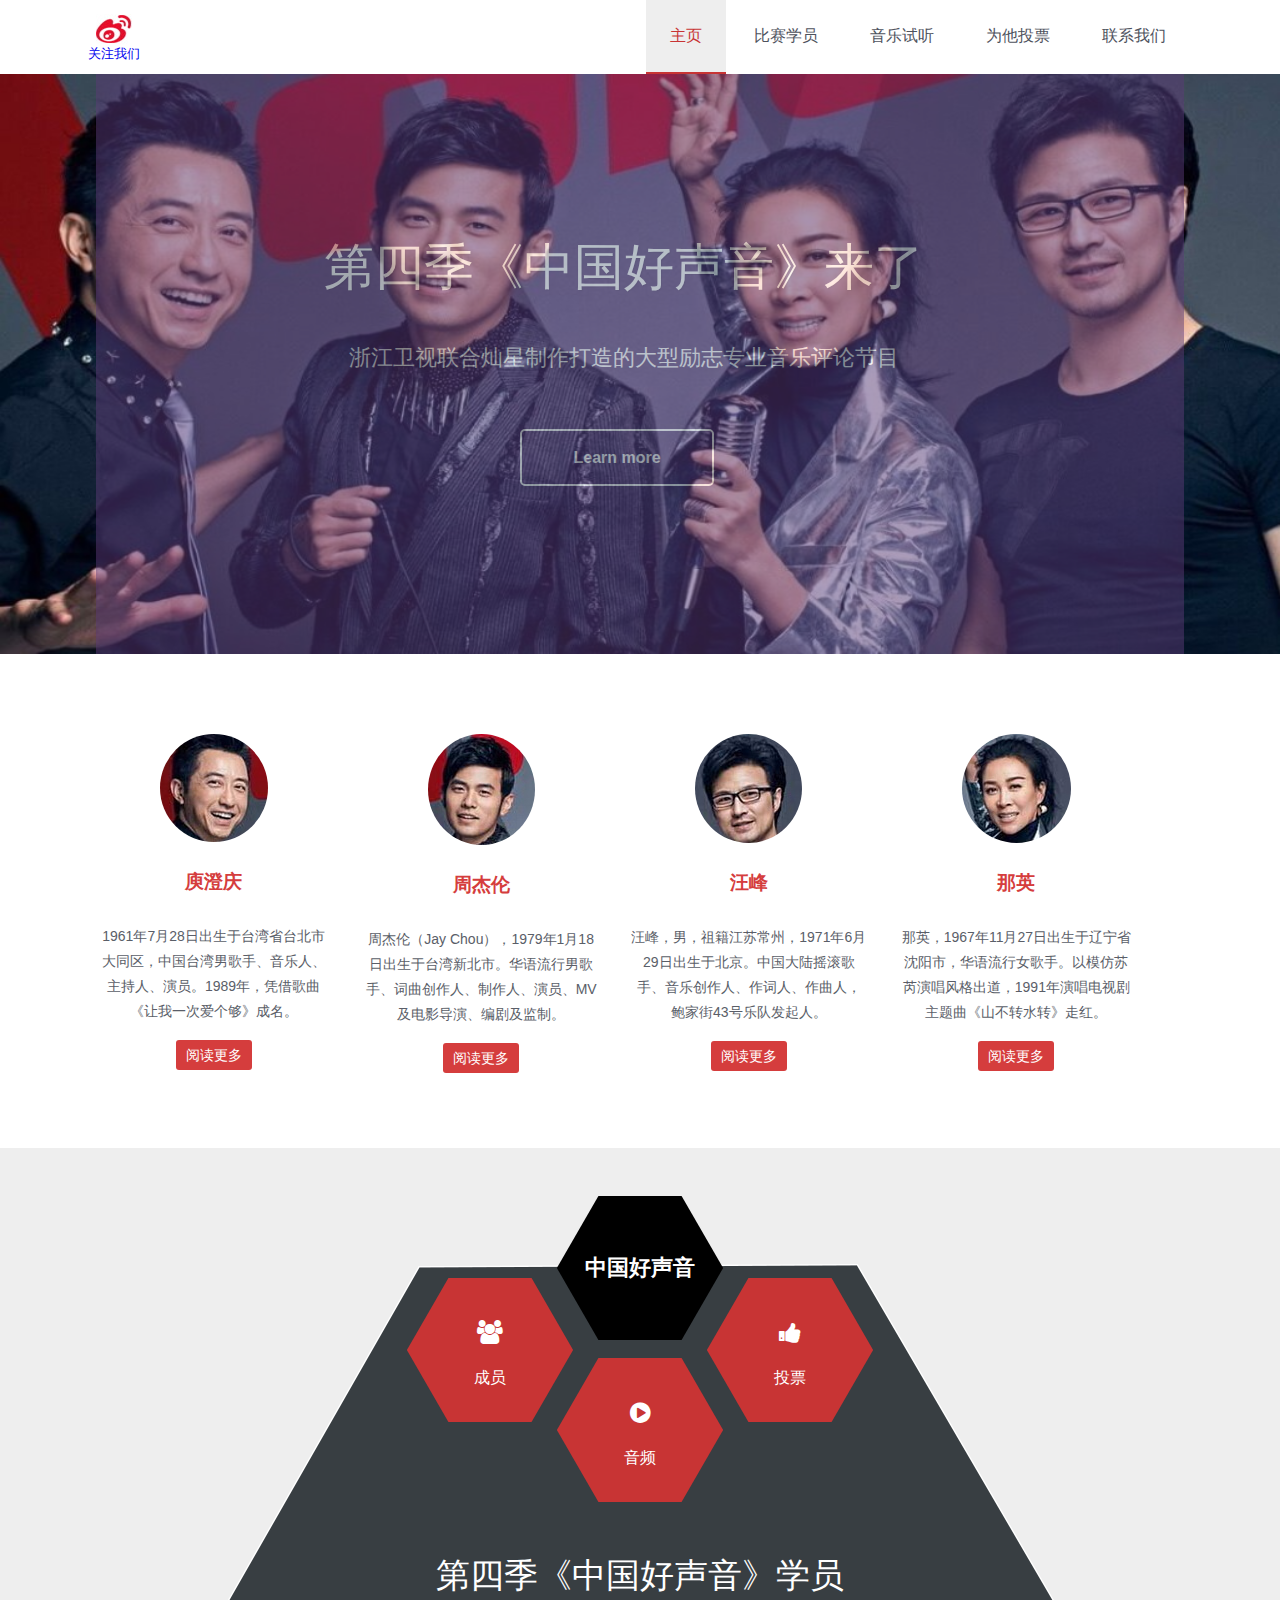
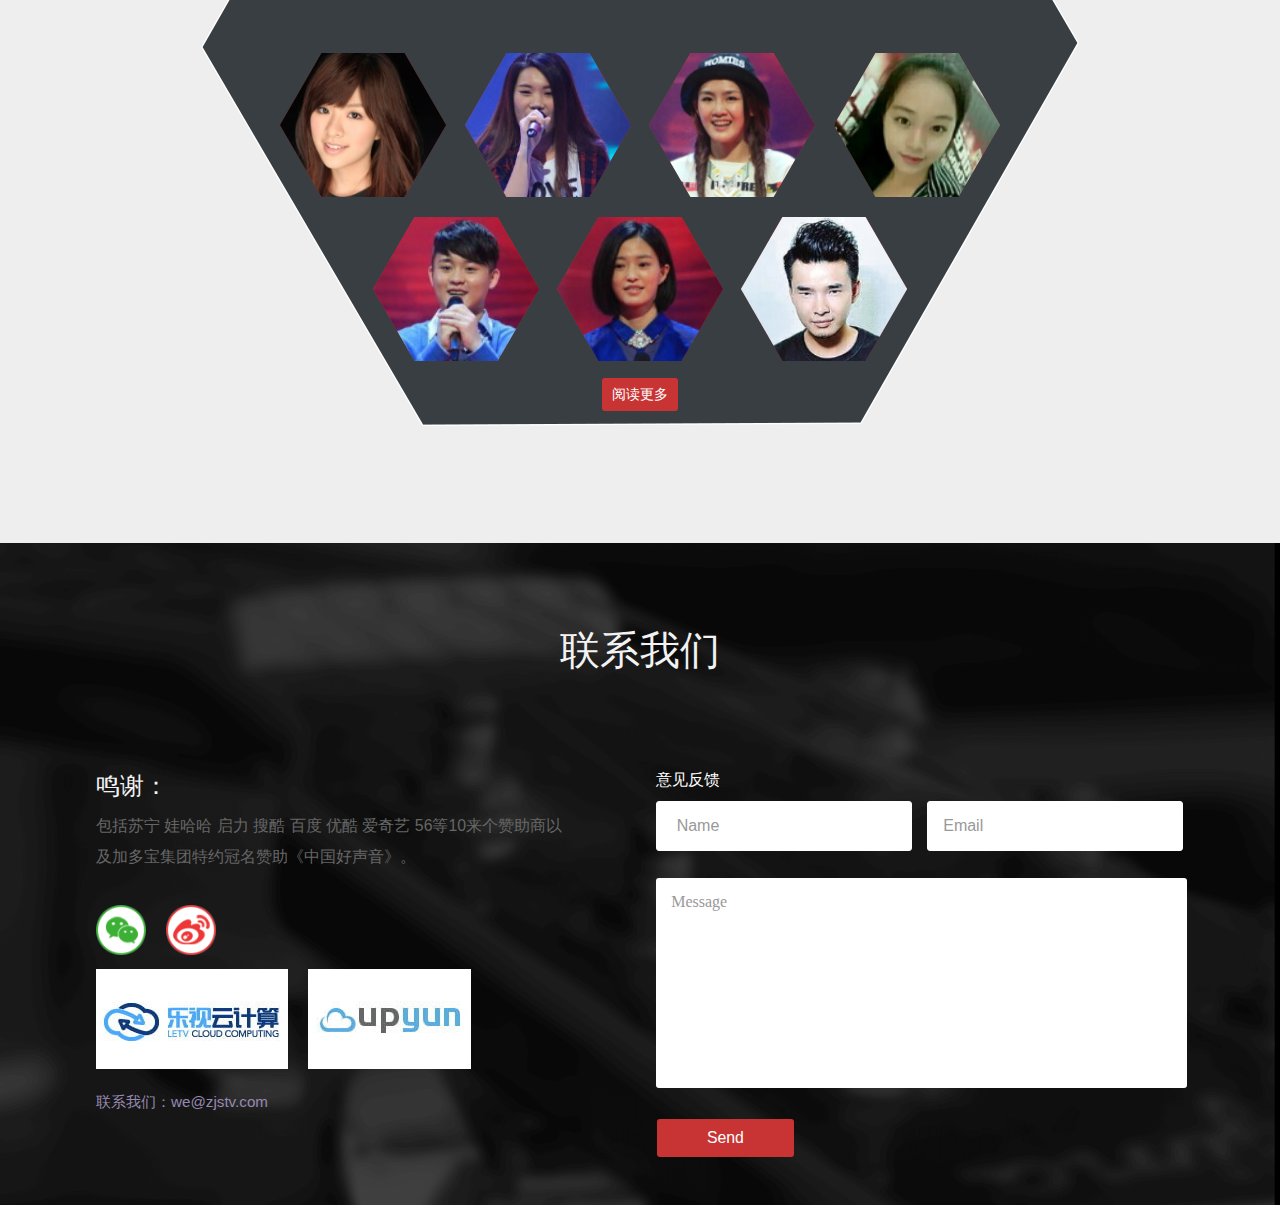
==== commit 3dfc459e: "首页响应式做了改进 写了投票页面 也兼容了多个分辨率" ====
--- a/index.html
+++ b/index.html
@@ -1,7 +1,7 @@
 <!DOCTYPE HTML>
 <html>
 <head>
-<title>比赛</title>
+<title>中国好声音第四季</title>
 <meta http-equiv="Content-Type" content="text/html; charset=utf-8" />
 <meta name="viewport" content="width=device-width, initial-scale=1, maximum-scale=1">
 <!-- <link href='http://fonts.useso.com/css?family=Open+Sans:400,600' rel='stylesheet' type='text/css'> -->
@@ -18,10 +18,10 @@
 	      <header id="topnav">
 	        <nav>
 	        		 <ul>
-						<li class="active"><a class="scroll" href="#home">主页</a></li>
-						<li><a class="scroll"href="#service">四位导师</a></li>
+						<li class="active"><a class="scroll" href="#">主页</a></li>
 						<li><a class="scroll" href="#portfolio">比赛学员</a></li>
-						<li><a class="scroll" href="#portfolio">音乐试听</a></li>
+						<li><a class="scroll"href="#">音乐试听</a></li>
+						<li><a class="scroll" href="vote.html">为他投票</a></li>
 						<li><a class="scroll" href="#contact">联系我们</a></li>
 						<div class="clear"> </div>
 					</ul>
@@ -319,15 +319,6 @@
 				
 			});
 		</script>
-		<script type="text/javascript">
-		jQuery(document).ready(function($) {
-			$(".scroll").click(function(event){		
-				event.preventDefault();
-				$('html,body').animate({scrollTop:$(this.hash).offset().top},1200);
-			});
-		});
-	</script>
-
 		 <a href="#" id="toTop" style="display: block;"><span id="toTopHover" style="opacity: 1;"></span></a>
 <!--------//end-contact----------->
 </body>
--- a/css/style.css
+++ b/css/style.css
@@ -234,7 +234,7 @@
 	-moz-border-radius: 50%;
 }
 .images_1_of_4  h3{
-	color:#C83434;
+	color:#D53D3D;
 	font-size:1.2em;
 	font-weight :bold;
 	-webkit-transition: all 0.3s ease-out;
@@ -255,7 +255,7 @@
 .images_1_of_4 .button a{
 		padding:7px 10px;
 		font-size:0.9em;
-		background:#C83434;       
+		background:#D53D3D;       
         color : #fff;
       	-moz-border-radius: 3px;
 		-webkit-border-radius: 3px;
@@ -496,6 +496,7 @@
 	border: none;
 	margin-top: 20px;
 	-webkit-appearance: none;
+	margin-left: 6px;
 }
 .button input[type="submit"]:hover,.send_button input[type="submit"]:hover
 {
